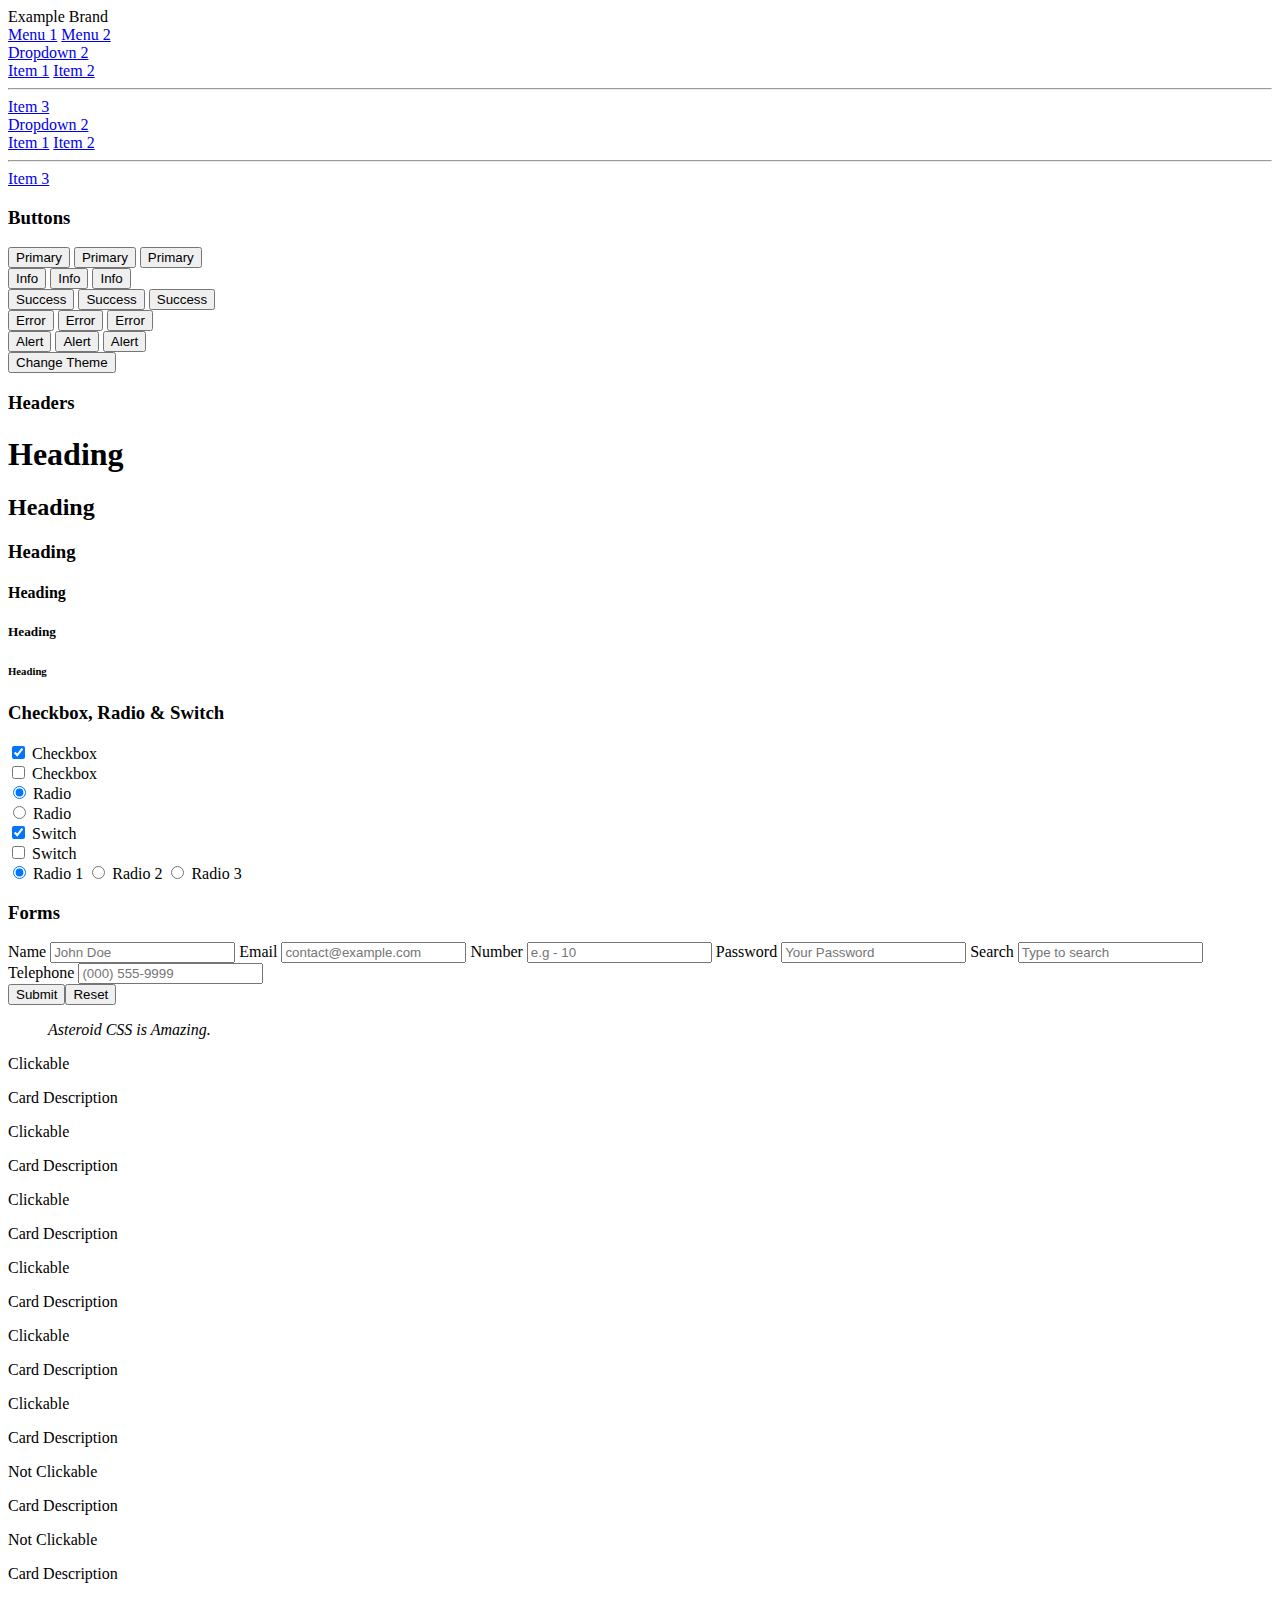
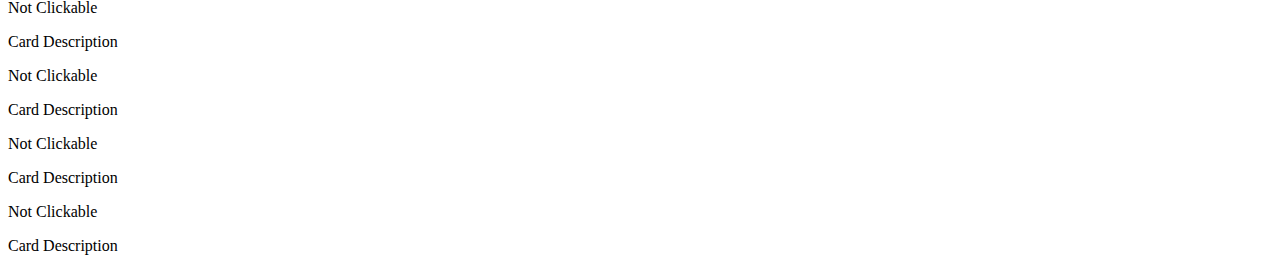
==== docs/index.html @ db4d475b "Update index.html" ====
<!DOCTYPE html>
<html>
  <head>
    <link rel="stylesheet" href="./src/Asteroid.css">
  </head>
  <body>
    <nav class="navbar full-min">
      <div class="navbar-title">
        <a class="button primary textonly fs-5 mass-2 fw-light">Example Brand</a>
      </div>
      <div class="navbar-menu justify-content-center">
        <a href="#" class="button textonly fw-regular">Menu 1</a>
        <a href="#" class="button textonly fw-regular">Menu 2</a>
        <div class="dropdown left hoverable">
          <a href="#" class="dropdown-trigger button textonly fw-regular" aria-haspopup="true">
            Dropdown 2
          </a>
          <div class="dropdown-menu" id="dropdown-menu1" role="menu">
            <a href="#" class="button textonly fw-regular">Item 1</a>
            <a href="#" class="button textonly fw-regular">Item 2</a>
            <hr class="dropdown-divider">
            <a href="#" class="button textonly fw-regular">Item 3</a>
          </div>
        </div>
        <div class="dropdown right hoverable voidl-auto">
          <a href="#" class="dropdown-trigger button textonly fw-regular" aria-haspopup="true">
            Dropdown 2
          </a>
          <div class="dropdown-menu" id="dropdown-menu1" role="menu">
            <a href="#" class="button textonly fw-regular">Item 1</a>
            <a href="#" class="button textonly fw-regular">Item 2</a>
            <hr class="dropdown-divider">
            <a href="#" class="button textonly fw-regular">Item 3</a>
          </div>
        </div>
      </div>
    </nav>
    <div class="void-5">
      <div class="row wrap justify-content-center">
        <div class="col align-items-center">
          <h3>Buttons</h3>
          <div class="card">
            <div class="row">
              <button class="void-1 button primary fs-4 full">Primary</button>
              <button class="void-1 button primary outline fs-4 full">Primary</button>
              <button class="void-1 button primary textonly fs-4 full">Primary</button>
            </div>

            <div class="row">
              <button class="void-1 button info fs-4 full">Info</button>
              <button class="void-1 button info outline fs-4 full">Info</button>
              <button class="void-1 button info textonly fs-4 full">Info</button>    
            </div>

            <div class="row">
              <button class="void-1 button success fs-4 full">Success</button>
              <button class="void-1 button success outline fs-4 full">Success</button>
              <button class="void-1 button success textonly fs-4 full">Success</button>
            
              
            </div>
              
            <div class="row">
              <button class="void-1 button error fs-4 full">Error</button>
              <button class="void-1 button error outline fs-4 full">Error</button>
              <button class="void-1 button error textonly fs-4 full">Error</button>
            </div>
              
            <div class="row">
              <button class="void-1 button alert fs-4 full">Alert</button>
              <button class="void-1 button alert outline fs-4 full">Alert</button>
              <button class="void-1 button alert textonly fs-4 full">Alert</button>
            </div>

            <div class="row">
              <button onClick="document.body.classList.toggle('theme-dark')" class="void-1 button fs-4 full">Change Theme</button>
            </div>
          </div>
        </div>
        <div class="col align-items-center">
          <h3>Headers</h3>
          <div class="card">
            <h1>Heading</h1>
            <h2>Heading</h2>
            <h3>Heading</h3>
            <h4>Heading</h4>
            <h5>Heading</h5>
            <h6>Heading</h6>
          </div>
        </div>
        <div class="col align-items-center">
          <h3>Checkbox, Radio &amp; Switch</h3>
          <div class="card">
            <div class="row voidb-4">
              <div class="col full">
                <label class="checkbox">
                  <input type="checkbox" checked="checked">
                  <span>Checkbox</span>
                </label>
              </div>
              <div class="col full">
                <label class="checkbox">
                  <input type="checkbox">
                  <span>Checkbox</span>
                </label>
              </div>
            </div>
            <div class="row voidb-4">
              <div class="col full">
                <label class="radio">
                  <input type="radio" name="r" value="1" checked="checked">
                  <span>Radio</span>
                </label>
              </div>
              <div class="col full">
                <label class="radio">
                  <input type="radio" name="r" value="2">
                  <span>Radio</span>
                </label>
              </div>
            </div>
            
            <div class="row voidb-4">
              <div class="col full">
                <label class="switch">
                  <input type="checkbox" checked="checked">
                  <span>Switch</span>
                </label>
              </div>
              <div class="col full">
                <label class="switch">
                  <input type="checkbox">
                  <span>Switch</span>
                </label>
              </div>
            </div>
            <div class="row voidb-1">
              <div class="col align-items-stretch">
                <div class="radio-group">
                  <label>
                    <input type="radio" name="r2" value="1" checked="checked">
                    <span>Radio 1</span>
                  </label>
                  <label>
                    <input type="radio" name="r2" value="2">
                    <span>Radio 2</span>
                  </label>
                  <label>
                    <input type="radio" name="r2" value="3">
                    <span>Radio 3</span>
                  </label>
                </div>
              </div>
            </div>
          </div>
        </div>

        <div class="col align-items-center">
          <h3>Forms</h3>
          <div class="card">
            <label class="input-label" for="text-input">Name</label>
            <input placeholder="John Doe" type="text" class="input voidb-3" id="text-input">
            <label class="input-label">Email</label>
            <input placeholder="contact@example.com" type="email" class="input voidb-3">
            <label class="input-label">Number</label>
            <input placeholder="e.g - 10" type="number" class="input voidb-3">
            <label class="input-label">Password</label>
            <input placeholder="Your Password" type="password" class="input voidb-3">
            <label class="input-label">Search</label>
            <input placeholder="Type to search" type="search" class="input voidb-3">
            <label class="input-label">Telephone</label>
            <input placeholder="(000) 555-9999" type="tel" class="input voidb-3">
            <div class="row"><button class="void-1 button success fs-4">Submit</button><button
                class="void-1 button error textonly fs-4">Reset</button></div>
          </div>
        </div>
        <div class="col align-items-center">
          <div class="card">
            <blockquote>
              <p><em>Asteroid CSS is Amazing.</em></p>
            </blockquote>
          </div>
        </div>
        <div class="col align-items-center grow">
          <div class="row voidb-2">
            <div class="col">
              <div class="card has-layout grow clickable">
                <div class="card-header justify-content-center"><p>Clickable</p></div>
                <div class="card-content grow">
                  <div class="row">
                    <div class="col grow justify-content-center align-items-center word-break">
                      Card Description
                    </div>
                  </div>
                </div>
              </div>
            </div>
            <div class="col">
              <div class="card has-layout primary grow clickable">
                <div class="card-header justify-content-center"><p>Clickable</p></div>
                <div class="card-content grow">
                  <div class="row">
                    <div class="col grow justify-content-center align-items-center word-break">
                      Card Description
                    </div>
                  </div>
                </div>
              </div>
            </div>
            <div class="col">
              <div class="card has-layout info grow clickable">
                <div class="card-header justify-content-center"><p>Clickable</p></div>
                <div class="card-content grow">
                  <div class="row">
                    <div class="col grow justify-content-center align-items-center word-break">
                      Card Description
                    </div>
                  </div>
                </div>
              </div>
            </div>
            <div class="col">
              <div class="card has-layout success grow clickable">
                <div class="card-header justify-content-center"><p>Clickable</p></div>
                <div class="card-content grow">
                  <div class="row">
                    <div class="col grow justify-content-center align-items-center word-break">
                      Card Description
                    </div>
                  </div>
                </div>
              </div>
            </div>
            <div class="col">
              <div class="card has-layout error grow clickable">
                <div class="card-header justify-content-center"><p>Clickable</p></div>
                <div class="card-content grow">
                  <div class="row">
                    <div class="col grow justify-content-center align-items-center word-break">
                      Card Description
                    </div>
                  </div>
                </div>
              </div>
            </div>
            <div class="col">
              <div class="card has-layout alert grow clickable">
                <div class="card-header justify-content-center"><p>Clickable</p></div>
                <div class="card-content grow">
                  <div class="row">
                    <div class="col grow justify-content-center align-items-center word-break">
                      Card Description
                    </div>
                  </div>
                </div>
              </div>
            </div>
          </div>
          <div class="row">
            <div class="col">
              <div class="card has-layout grow">
                <div class="card-header justify-content-center"><p>Not Clickable</p></div>
                <div class="card-content grow">
                  <div class="row">
                    <div class="col grow justify-content-center align-items-center word-break">
                      Card Description
                    </div>
                  </div>
                </div>
              </div>
            </div>
            <div class="col">
              <div class="card has-layout primary grow">
                <div class="card-header justify-content-center"><p>Not Clickable</p></div>
                <div class="card-content grow">
                  <div class="row">
                    <div class="col grow justify-content-center align-items-center word-break">
                      Card Description
                    </div>
                  </div>
                </div>
              </div>
            </div>
            <div class="col">
              <div class="card has-layout info grow">
                <div class="card-header justify-content-center"><p>Not Clickable</p></div>
                <div class="card-content grow">
                  <div class="row">
                    <div class="col grow justify-content-center align-items-center word-break">
                      Card Description
                    </div>
                  </div>
                </div>
              </div>
            </div>
            <div class="col">
              <div class="card has-layout success grow">
                <div class="card-header justify-content-center"><p>Not Clickable</p></div>
                <div class="card-content grow">
                  <div class="row">
                    <div class="col grow justify-content-center align-items-center word-break">
                      Card Description
                    </div>
                  </div>
                </div>
              </div>
            </div>
            <div class="col">
              <div class="card has-layout error grow">
                <div class="card-header justify-content-center"><p>Not Clickable</p></div>
                <div class="card-content grow">
                  <div class="row">
                    <div class="col grow justify-content-center align-items-center word-break">
                      Card Description
                    </div>
                  </div>
                </div>
              </div>
            </div>
            <div class="col">
              <div class="card has-layout alert grow">
                <div class="card-header justify-content-center"><p>Not Clickable</p></div>
                <div class="card-content grow">
                  <div class="row">
                    <div class="col grow justify-content-center align-items-center word-break">
                      Card Description
                    </div>
                  </div>
                </div>
              </div>
            </div>
          </div>
        </div>
      </div>
    </div>
  </body>
</html>
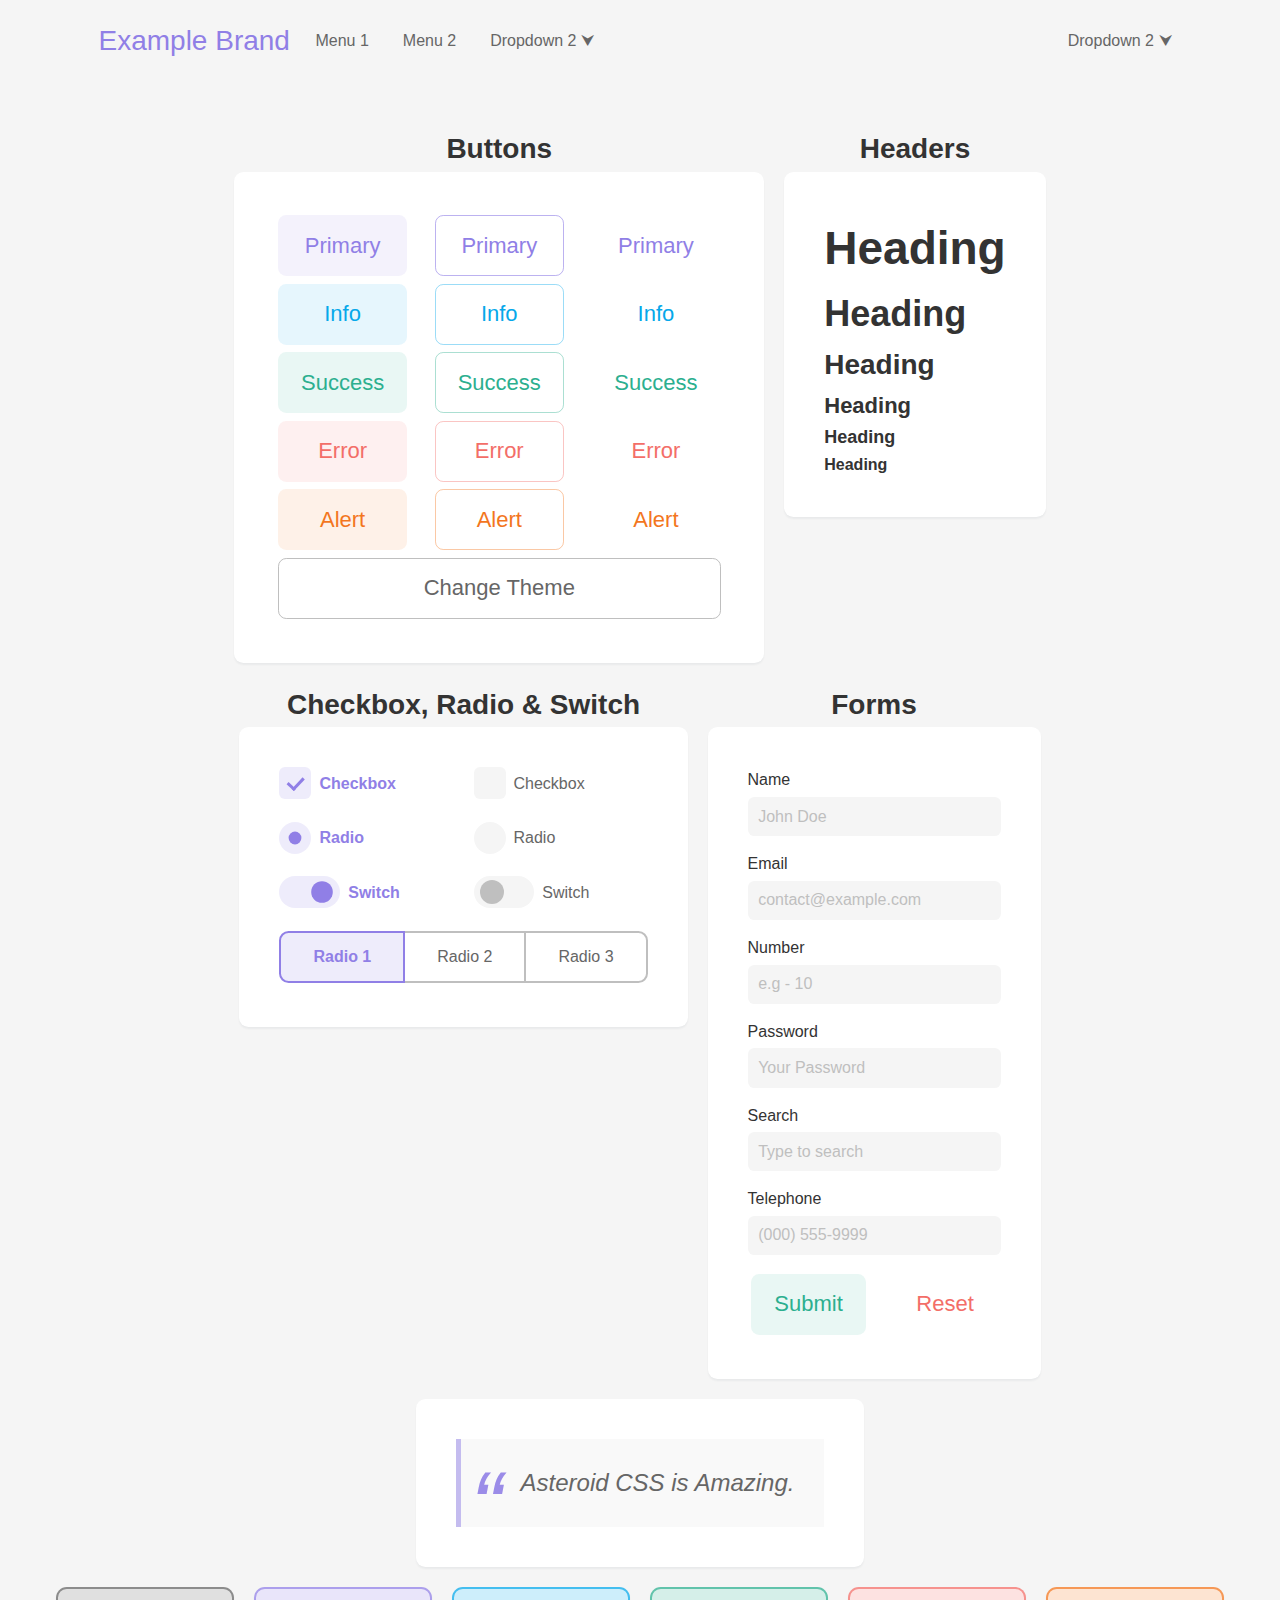
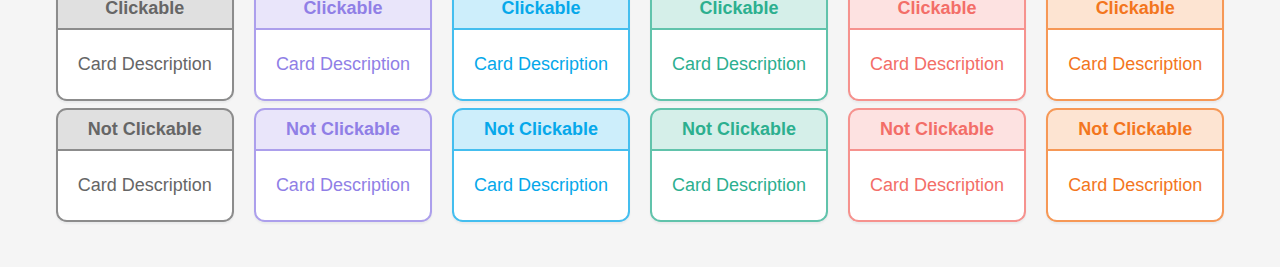
==== commit 2a92b1d2: "Update index.html" ====
--- a/docs/index.html
+++ b/docs/index.html
@@ -1,7 +1,7 @@
 <!DOCTYPE html>
 <html>
   <head>
-    <link rel="stylesheet" href="./src/Asteroid.css">
+    <link rel="stylesheet" href="../src/Asteroid.css">
   </head>
   <body>
     <nav class="navbar full-min">
--- a/src/Asteroid.css
+++ b/src/Asteroid.css
@@ -0,0 +1,2779 @@
+/* 
+    Asteroid CSS framework was made by Leandro Reschke. 
+    Feel free to use it as you like and if you want to say thanks come and find me at my socials
+    Github - /leandroreschke
+    Twitter - @leandroreschke 
+    Website - leandroreschke.com
+
+*/
+/* Begin Constructor */
+:root {
+
+  /* PALETTE TO USE OR CUSTOMIZE */ 
+  
+  --lighterColor: 0, 0%, 75%;
+  --lightColor: 0, 0%, 60%;
+  --darkColor: 0, 0%, 40%;
+  --darkerColor: 0, 0%, 20%;
+
+  /* color scheme light */
+
+  --colorPrimary: 249.75, 67%, 70%;
+  --colorInfo: 197.44, 95%, 47%; 
+  --colorSuccess: 164.99, 60%, 43%;
+  --colorError: 2.72,  85%, 68%;
+  --colorAlert: 24.96, 90%, 53.50%;   
+
+  /*neutral colors*/
+  --colorBgLight: 0, 0%, 96%;
+  --colorBgLighter: 0, 0%, 100%;
+  --colorBgDark: 0, 0%, 8%;
+  --colorBgDarker: 0, 0%, 4%;
+
+  --colorShadow: 223, 39%, 14%;
+  /* COLOR DEFAULT SCHEME DON'T CHANGE(If you want to customize only change above variables */
+  
+  --text-color: 0;
+  --text-color-headline: 0;
+  --bg-color: 0;
+  --border: 0;
+
+  --primary-color:var(--colorPrimary);
+  --info-color:var(--colorInfo);
+  --success-color:var(--colorSuccess);
+  --error-color:var(--colorError);
+  --alert-color:var(--colorAlert);
+
+  --card-bg-color: var(----colorBgLighter);
+
+  --border-hover: var(--colorPrimary);
+  --input-color: var(--colorPrimary);
+  --input-text-color: var(--colorPrimary);
+
+  --shadow: var(--colorShadow);
+}
+
+/* remove default margin and padding from some elements elements */
+html,
+body,
+p,
+ol,
+ul,
+li,
+dl,
+dt,
+dd,
+blockquote,
+figure,
+fieldset,
+legend,
+textarea,
+pre,
+iframe,
+hr,
+h1,
+h2,
+h3,
+h4,
+h5,
+h6 {
+  margin: 0;
+  padding: 0;
+}
+
+button,
+input,
+select,
+textarea {
+  margin: 0;
+}
+
+a {
+  text-decoration: none
+}
+
+button:focus,
+input:focus,
+select:focus,
+textarea:focus {
+  outline: none;
+}
+
+button {
+  background: unset;
+  border-width: 0;
+  -webkit-user-select: none;
+  -moz-user-select: none;
+  -ms-user-select: none;
+  user-select: none;
+}
+
+body,
+button,
+input,
+select,
+textarea {
+  font-family: BlinkMacSystemFont, -apple-system, "Segoe UI", "Roboto", "Oxygen", "Ubuntu", "Cantarell", "Fira Sans", "Droid Sans", "Helvetica Neue", "Helvetica", "Arial", sans-serif;
+}
+
+code,
+pre {
+  -moz-osx-font-smoothing: auto;
+  -webkit-font-smoothing: auto;
+  font-family: monospace;
+}
+
+ul {
+  list-style-type: none;
+}
+
+/* End Constructor */
+
+/* BEGIN ELEMENT PROPERTIES*/
+*,
+*:after,
+*:before {
+  box-sizing: inherit;
+  scrollbar-width: thin;
+  scrollbar-color: hsl(var(--colorPrimary)) hsla(var(--colorPrimary), .15);
+}
+
+/* Works on Chrome/Edge/Safari */
+*::-webkit-scrollbar {
+  width: 8px;
+}
+*::-webkit-scrollbar-track {
+  background: hsla(var(--colorPrimary), .15);
+}
+*::-webkit-scrollbar-thumb {
+  background: hsl(var(--colorPrimary));
+}
+
+html {
+  scroll-behavior: smooth;
+  box-sizing: border-box;
+  font-family: BlinkMacSystemFont, -apple-system, "Segoe UI", "Roboto", "Oxygen", "Ubuntu", "Cantarell", "Fira Sans", "Droid Sans", "Helvetica Neue", "Helvetica", "Arial", sans-serif;
+  font-size: 62.5%;
+}
+
+@media (prefers-reduced-motion: reduce) {
+  html {
+    scroll-behavior: auto;
+  }
+}
+
+body {
+  color: hsl(var(--text-color));
+  background: hsl(var(--bg-color));
+  font-size: 1.6rem;
+  line-height: 1.6;
+
+  --text-color: var(--darkColor);
+  --text-color-headline: var(--darkerColor);
+
+  --bg-color: var(--colorBgLight);
+
+  --border: var(--lighterColor);
+  
+  --card-bg-color: var(--colorBgLighter);
+}
+
+body.theme-dark {
+  --text-color: var(--lightColor);
+  --text-color-headline: var(--lighterColor);    
+  
+  --bg-color: var(--colorBgDarker);
+
+  --border: var(--darkerColor);
+
+  --card-bg-color: var(--colorBgDark);
+}
+
+
+blockquote {
+  font-size: 2.4rem;
+  font-style: italic;
+  color: hsl(var(--text-color));
+  padding: 2.5rem 3rem 2.5rem 6rem;
+  border-left: .5rem solid hsl(var(--primary-color), .5);
+  position: relative;
+  background: hsla(0, 0%, 50%, 0.05);
+}
+
+blockquote::before {
+  font-family: sans-serif;
+  content: "\201C";
+  color: hsl(var(--primary-color), .9);
+  font-size: 4em;
+  position: absolute;
+  left: 10px;
+  top: -10px;
+}
+
+blockquote::after {
+  content: '';
+}
+
+blockquote span {
+  display:block;
+  color:#333333;
+  font-style: normal;
+  font-weight: bold;
+  margin-top:1em;
+}
+
+h1, h2, h3, h4, h5, h6 {
+  color: hsl(var(--text-color-headline));
+}
+
+h1 {
+  font-size: 4.6rem;
+}
+
+h2 {
+  font-size: 3.6rem;
+}
+
+h3 {
+  font-size: 2.8rem;
+}
+
+h4 {
+  font-size: 2.2rem;
+}
+
+h5 {
+  font-size: 1.8rem;
+}
+
+h6 {
+  font-size: 1.6rem;
+}
+
+hr {
+  background: hsl(var(--border));
+  border: none;
+  display: block;
+  height: 1px;
+  margin: 1rem 0;
+  width: 100%;
+}
+
+.relative {
+  position: relative;
+}
+
+.container {
+  margin: 0 auto;
+  max-width: 112rem;
+  padding: 2rem 2rem;
+  position: relative;
+  width: 100%;
+}
+
+.row {
+  display: flex;
+  flex-direction: row;
+  padding: 0;
+  gap: 2rem;
+  flex-grow: 1;
+  flex-shrink: 1;
+}
+
+.col {
+  display: flex;
+  flex-direction: column;
+  padding: 0;
+}
+
+.grow {
+  flex-grow: 1;
+}
+
+.shrink{
+  flex-shrink: 1;
+}
+
+.grow-n {
+  flex-grow: 0;
+}
+
+.shrink-n {
+  flex-shrink: 0;
+}
+
+.justify-content-center {
+  justify-content: center;
+}
+
+.justify-content-start {
+  justify-content: flex-start;
+}
+
+.justify-content-end {
+  justify-content: flex-end;
+}
+
+.justify-content-stretch {
+  justify-content: stretch;
+}
+
+.justify-content-around {
+  justify-content: space-around;
+}
+
+.justify-content-between {
+  justify-content: space-between;
+}
+
+.justify-content-evenly {
+  justify-content: space-evenly;
+}
+
+.align-items-center {
+  align-items: center;
+}
+
+.align-items-start {
+  align-items: flex-start;
+}
+
+.align-items-end {
+  align-items: flex-end;
+}
+
+.align-items-stretch {
+  align-items: stretch;
+}
+
+.align-items-around {
+  align-items: space-around;
+}
+
+.align-items-between {
+  align-items: space-between;
+}
+
+.align-items-evenly {
+  align-items: space-evenly;
+}
+
+.align-self-center {
+  align-self: center;
+}
+
+.align-self-start {
+  align-self: flex-start;
+}
+
+.align-self-end {
+  align-self: flex-end;
+}
+
+.align-self-stretch {
+  align-self: stretch;
+}
+
+.align-self-around {
+  align-self: space-around;
+}
+
+.align-self-between {
+  align-self: space-between;
+}
+
+.align-self-evenly {
+  align-self: space-evenly;
+}
+
+.wrap {
+  flex-wrap: wrap;
+}
+
+/* BEGIN BUTTON*/
+
+.button {
+  -moz-appearance: none;
+  -webkit-appearance: none;
+  align-items: center;
+  border-radius: .375em;
+  box-shadow: none;
+  display: inline-flex;
+  font-size: 1.6rem;
+  font-weight: normal;
+  justify-content: flex-start;
+  position: relative;
+  vertical-align: top;
+  background: transparent;
+  border-color: hsl(var(--border));
+  border-width: .1rem;
+  border-style: solid;
+  color: hsl(var(--text-color));
+  cursor: pointer;
+  justify-content: center;
+  padding: .75em 1em;
+  text-align: center;
+  white-space: nowrap;
+  transition: background 0.3s ease, border-color 0.3s ease, color 0.3s ease;
+}
+
+.button:disabled {
+  opacity: .25;
+}
+
+.button:hover {
+  border-color: hsla(var(--text-color), .7);
+  color: hsla(var(--text-color));
+}
+
+.button:active {
+  border-color: hsl(var(--text-color));
+  color: hsla(var(--text-color));
+}
+
+.button:focus-visible:not(:active) {
+  box-shadow: 0 0 0 0.125em hsla(229, 53%, 53%, 0.25);
+} 
+
+.button.textonly {
+  background: transparent;
+  border-color: transparent;
+  color: hsl(var(--text-color));
+}
+
+.button.textonly:hover {
+  background: hsla(var(--text-color), .05);
+  border-color: transparent;
+  color: hsl(var(--text-color));
+}
+
+.button.textonly:active {
+  background: hsla(var(--text-color), .125);
+  border-color: transparent;
+  color: hsl(var(--text-color));
+}
+
+/* PRIMARY BUTTON */
+
+.button.primary {
+  background: hsla(var(--primary-color), .1);
+  border-color: transparent;
+  color: hsl(var(--primary-color));
+}
+
+.button.primary:hover {
+  background: hsla(var(--primary-color), .175);
+  border-color: transparent;
+  color: hsl(var(--primary-color));
+}
+
+.button.primary:active {
+  background: hsla(var(--primary-color), .25);
+  border-color: transparent;
+  color: hsl(var(--primary-color));
+}
+
+.button.primary:focus-visible:not(:active) {
+  box-shadow: 0 0 0 0.125em hsla(var(--primary-color), 0.4);
+} 
+
+/* PRIMARY BUTTON OUTLINED */
+
+.button.primary.outline {
+  background: transparent;
+  border-width: .1rem;
+  border-color: hsla(var(--primary-color), .6);
+  color: hsl(var(--primary-color));
+}
+
+.button.primary.outline:hover {
+  background: hsla(var(--primary-color), .175);
+  border-color: transparent;
+  color: hsl(var(--primary-color));
+}
+
+.button.primary.outline:active {
+  background: hsla(var(--primary-color), .25);
+  border-color: transparent;
+  color: hsl(var(--primary-color));
+}
+
+/* PRIMARY BUTTON TEXTONLY */
+
+.button.primary.textonly {
+  background: transparent;
+  border-color: transparent;
+  color: hsl(var(--primary-color));
+}
+
+.button.primary.textonly:hover {
+  background: hsla(var(--primary-color), .175);
+  border-color: transparent;
+  color: hsl(var(--primary-color));
+}
+
+.button.primary.textonly:active {
+  background: hsla(var(--primary-color), .25);
+  border-color: transparent;
+  color: hsl(var(--primary-color));
+}
+
+/* INFO BUTTON */
+
+.button.info {
+  background: hsla(var(--info-color), .1);
+  border-color: transparent;
+  color: hsl(var(--info-color));
+}
+
+.button.info:hover {
+  background: hsla(var(--info-color), .175);
+  border-color: transparent;
+  color: hsl(var(--info-color));
+}
+
+.button.info:active {
+  background: hsla(var(--info-color), .25);
+  border-color: transparent;
+  color: hsl(var(--info-color));
+}
+
+.button.info:focus-visible:not(:active) {
+  box-shadow: 0 0 0 0.125em hsla(var(--info-color), 0.4);
+}
+
+/* INFO BUTTON OUTLINED */
+
+.button.info.outline {
+  background: transparent;
+  border-width: .1rem;
+  border-color: hsla(var(--info-color), .4);
+  color: hsl(var(--info-color));
+}
+
+.button.info.outline:hover {
+  background: hsla(var(--info-color), .175);
+  border-color: transparent;
+  color: hsl(var(--info-color));
+}
+
+.button.info.outline:active {
+  background: hsla(var(--info-color), .25);
+  border-color: transparent;
+  color: hsl(var(--info-color));
+}
+
+/* INFO BUTTON TEXTONLY */
+
+.button.info.textonly {
+  background: transparent;
+  border-color: transparent;
+  color: hsl(var(--info-color));
+}
+
+.button.info.textonly:hover {
+  background: hsla(var(--info-color), .175);
+  border-color: transparent;
+  color: hsl(var(--info-color));
+}
+
+.button.info.textonly:active {
+  background: hsla(var(--info-color), .25);
+  border-color: transparent;
+  color: hsl(var(--info-color));
+}
+
+/* SUCCESS BUTTON */
+
+.button.success {
+  background: hsla(var(--success-color), .1);
+  border-color: transparent;
+  color: hsl(var(--success-color));
+}
+
+.button.success:hover {
+  background: hsla(var(--success-color), .175);
+  border-color: transparent;
+  color: hsl(var(--success-color));
+}
+
+.button.success:active {
+  background: hsla(var(--success-color), .25);
+  border-color: transparent;
+  color: hsl(var(--success-color));
+}
+
+.button.success:focus-visible:not(:active) {
+  box-shadow: 0 0 0 0.125em hsla(var(--success-color), 0.4);
+}
+
+/* SUCCESS BUTTON OUTLINED */
+
+.button.success.outline {
+  background: transparent;
+  border-width: .1rem;
+  border-color: hsla(var(--success-color), .4);
+  color: hsl(var(--success-color));
+}
+
+.button.success.outline:hover {
+  background: hsla(var(--success-color), .175);
+  border-color: transparent;
+  color: hsl(var(--success-color));
+}
+
+.button.success.outline:active {
+  background: hsla(var(--success-color), .25);
+  border-color: transparent;
+  color: hsl(var(--success-color));
+}
+
+/* SUCCESS BUTTON TEXTONLY */
+
+.button.success.textonly {
+  background: transparent;
+  border-color: transparent;
+  color: hsl(var(--success-color));
+}
+
+.button.success.textonly:hover {
+  background: hsla(var(--success-color), .175);
+  border-color: transparent;
+  color: hsl(var(--success-color));
+}
+
+.button.success.textonly:active {
+  background: hsla(var(--success-color), .25);
+  border-color: transparent;
+  color: hsl(var(--success-color));
+}
+
+/* ERROR BUTTON */
+
+.button.error {
+  background: hsla(var(--error-color), .1);
+  border-color: transparent;
+  color: hsl(var(--error-color));
+}
+
+.button.error:hover {
+  background: hsla(var(--error-color), .175);
+  border-color: transparent;
+  color: hsl(var(--error-color));
+}
+
+.button.error:active {
+  background: hsla(var(--error-color), .25);
+  border-color: transparent;
+  color: hsl(var(--error-color));
+}
+
+.button.error:focus-visible:not(:active) {
+  box-shadow: 0 0 0 0.125em hsla(var(--error-color), 0.4);
+}
+
+/* ERROR BUTTON OUTLINED */
+
+.button.error.outline {
+  background: transparent;
+  border-width: .1rem;
+  border-color: hsla(var(--error-color), .4);
+  color: hsl(var(--error-color));
+}
+
+.button.error.outline:hover {
+  background: hsla(var(--error-color), .175);
+  border-color: transparent;
+  color: hsl(var(--error-color));
+}
+
+.button.error.outline:active {
+  background: hsla(var(--error-color), .25);
+  border-color: transparent;
+  color: hsl(var(--error-color));
+}
+
+/* ERROR BUTTON TEXTONLY */
+
+.button.error.textonly {
+  background: transparent;
+  border-color: transparent;
+  color: hsl(var(--error-color));
+}
+
+.button.error.textonly:hover {
+  background: hsla(var(--error-color), .175);
+  border-color: transparent;
+  color: hsl(var(--error-color));
+}
+
+.button.error.textonly:active {
+  background: hsla(var(--error-color), .25);
+  border-color: transparent;
+  color: hsl(var(--error-color));
+}
+
+/* ALERT BUTTON */
+
+.button.alert {
+  background: hsla(var(--alert-color), .1);
+  border-color: transparent;
+  color: hsl(var(--alert-color));
+}
+
+.button.alert:hover {
+  background: hsla(var(--alert-color), .175);
+  border-color: transparent;
+  color: hsl(var(--alert-color));
+}
+
+.button.alert:active {
+  background: hsla(var(--alert-color), .25);
+  border-color: transparent;
+  color: hsl(var(--alert-color));
+}
+
+.button.alert:focus-visible:not(:active) {
+  box-shadow: 0 0 0 0.125em hsla(var(--alert-color), 0.4);
+}
+
+/* ALERT BUTTON OUTLINED */
+
+.button.alert.outline {
+  background: transparent;
+  border-width: .1rem;
+  border-color: hsla(var(--alert-color), .4);
+  color: hsl(var(--alert-color));
+}
+
+.button.alert.outline:hover {
+  background: hsla(var(--alert-color), .175);
+  border-color: transparent;
+  color: hsl(var(--alert-color));
+}
+
+.button.alert.outline:active {
+  background: hsla(var(--alert-color), .25);
+  border-color: transparent;
+  color: hsl(var(--alert-color));
+}
+
+/* ALERT BUTTON TEXTONLY */
+
+.button.alert.textonly {
+  background: transparent;
+  border-color: transparent;
+  color: hsl(var(--alert-color));
+}
+
+.button.alert.textonly:hover {
+  background: hsla(var(--alert-color), .175);
+  border-color: transparent;
+  color: hsl(var(--alert-color));
+}
+
+.button.alert.textonly:active {
+  background: hsla(var(--alert-color), .25);
+  border-color: transparent;
+  color: hsl(var(--alert-color));
+}
+
+/* END BUTTON */
+
+/* BEGIN CARD */
+
+.card {
+  display: flex;
+  padding: 4rem;
+  background: hsl(var(--card-bg-color));
+  border-radius: .6em;
+  flex-direction: column;
+  /* border: .1rem solid hsl(var(--border)); */
+  box-shadow: 0 .2rem .2rem hsla(var(--shadow), .05);
+}
+
+.card.clickable:hover {
+  background: hsla(var(--text-color), .05);
+  color: hsl(var(--text-color));
+  cursor: pointer;
+}
+  
+.card.clickable:active {
+  background: hsla(var(--text-color), .125);
+  color: hsl(var(--text-color));
+}
+
+/* VANILLA CARD */
+
+.card.has-layout {
+  display: flex;
+  flex-direction: column;
+  font-size: 1.8rem;
+  padding: 0;
+  background: hsl(var(--card-bg-color));
+  border: .2rem solid hsla(var(--text-color), .75);
+  border-radius: .6em;
+  justify-content: flex-start;
+  overflow: hidden;
+  /* box-shadow: 0 .2rem .2rem hsla(var(--shadow), .2); */
+}
+
+.card.has-layout .card-header {
+  display: flex;
+  font-size: 1.8rem;
+  padding: .5rem;
+  background: hsla(var(--text-color), .2);
+  border-bottom: .2rem solid hsla(var(--text-color), .75);
+  color: hsl(var(--text-color));
+  font-weight: bold;
+  background-clip: padding-box;
+}
+
+.card.has-layout .card-content {
+  display: flex;
+  flex-direction: column;
+  flex-wrap: wrap;
+  padding: 2rem;
+  background: transparent;
+  border: 0;
+  color: hsl(var(--text-color));
+}
+
+.card.has-layout.clickable:hover {
+  background: hsla(var(--text-color), .05);
+  border-color: hsla(var(--text-color), .85);
+  color: hsl(var(--text-color));
+  cursor: pointer;
+}
+  
+.card.has-layout.clickable:active {
+  background: hsla(var(--text-color), .125);
+  border-color: hsla(var(--text-color), 1);
+  color: hsl(var(--text-color));
+}
+
+/* PRIMARY CARD */
+
+
+.card.has-layout.primary {
+  display: flex;
+  flex-direction: column;
+  font-size: 1.8rem;
+  padding: 0;
+  background: hsl(var(--card-bg-color));
+  border: .2rem solid hsla(var(--primary-color), .75);
+  border-radius: .6em;
+  justify-content: flex-start;
+  overflow: hidden;
+  /* box-shadow: 0 .2rem .2rem hsla(var(--shadow), .2); */
+}
+
+.card.has-layout.primary .card-header {
+  display: flex;
+  padding: .5rem;
+  background: hsla(var(--primary-color), .2);
+  border-bottom: .2rem solid hsla(var(--primary-color), .75);
+  color: hsl(var(--primary-color));
+  font-weight: bold;
+  background-clip: padding-box;
+}
+
+.card.has-layout.primary .card-content {
+  display: flex;
+  flex-direction: column;
+  flex-wrap: wrap;
+  padding: 2rem;
+  background: transparent;
+  border: 0;
+  color: hsl(var(--primary-color));
+}
+
+.card.has-layout.primary.clickable:hover {
+  background: hsla(var(--primary-color), .05);
+  border-color: hsla(var(--primary-color), .85);
+  color: hsl(var(--primary-color));
+  cursor: pointer;
+}
+  
+.card.has-layout.primary.clickable:active {
+  background: hsla(var(--primary-color), .125);
+  border-color: hsla(var(--primary-color), 1);
+  color: hsl(var(--primary-color));
+}
+
+/* INFO CARD */
+
+.card.has-layout.info {
+  display: flex;
+  flex-direction: column;
+  font-size: 1.8rem;
+  padding: 0;
+  background: hsl(var(--card-bg-color));
+  border: .2rem solid hsla(var(--info-color), .75);
+  border-radius: .6em;
+  justify-content: flex-start;
+  overflow: hidden;
+  /* box-shadow: 0 .2rem .2rem hsla(var(--shadow), .2); */
+}
+
+.card.has-layout.info .card-header {
+  display: flex;
+  padding: .5rem;
+  background: hsla(var(--info-color), .2);
+  color: hsl(var(--info-color));
+  border-bottom: .2rem solid hsla(var(--info-color), .75);
+  font-weight: bold;
+  background-clip: padding-box;
+}
+
+.card.has-layout.info .card-content {
+  display: flex;
+  flex-direction: column;
+  flex-wrap: wrap;
+  padding: 2rem;
+  background: transparent;
+  border: 0;
+  color: hsl(var(--info-color));
+}
+
+.card.has-layout.info.clickable:hover {
+  background: hsla(var(--info-color), .05);
+  border-color: hsla(var(--info-color), .85);
+  color: hsl(var(--info-color));
+  cursor: pointer;
+}
+  
+.card.has-layout.info.clickable:active {
+  background: hsla(var(--info-color), .125);
+  border-color: hsla(var(--info-color), 1);
+  color: hsl(var(--info-color));
+}
+
+/* SUCCESS CARD */
+
+.card.has-layout.success {
+  display: flex;
+  flex-direction: column;
+  font-size: 1.8rem;
+  padding: 0;
+  background: hsl(var(--card-bg-color));
+  border: .2rem solid hsla(var(--success-color), .75);
+  border-radius: .6em;
+  justify-content: flex-start;
+  overflow: hidden;
+  /* box-shadow: 0 .2rem .2rem hsla(var(--shadow), .2); */
+}
+
+.card.has-layout.success .card-header {
+  display: flex;
+  padding: .5rem;
+  background: hsla(var(--success-color), .2);
+  border-bottom: .2rem solid hsla(var(--success-color), .75);
+  color: hsl(var(--success-color));
+  font-weight: bold;
+  background-clip: padding-box;
+}
+
+.card.has-layout.success .card-content {
+  display: flex;
+  flex-direction: column;
+  flex-wrap: wrap;
+  padding: 2rem;
+  background: transparent;
+  border: 0;
+  color: hsl(var(--success-color));
+}
+
+.card.has-layout.success.clickable:hover {
+  background: hsla(var(--success-color), .05);
+  border-color: hsla(var(--success-color), .85);
+  color: hsl(var(--success-color));
+  cursor: pointer;
+}
+  
+.card.has-layout.success.clickable:active {
+  background: hsla(var(--success-color), .125);
+  border-color: hsla(var(--success-color), 1);
+  color: hsl(var(--success-color));
+}
+
+/* ERROR CARD */
+
+.card.has-layout.error {
+  display: flex;
+  flex-direction: column;
+  font-size: 1.8rem;
+  padding: 0;
+  background: hsl(var(--card-bg-color));
+  border: .2rem solid hsla(var(--error-color), .75);
+  border-radius: .6em;
+  justify-content: flex-start;
+  overflow: hidden;
+  /* box-shadow: 0 .2rem .2rem hsla(var(--shadow), .2); */
+}
+
+.card.has-layout.error .card-header {
+  display: flex;
+  padding: .5rem;
+  background: hsla(var(--error-color), .2);
+  border-bottom: .2rem solid hsla(var(--error-color), .75);
+  color: hsl(var(--error-color));
+  font-weight: bold;
+  background-clip: padding-box;
+}
+
+.card.has-layout.error .card-content {
+  display: flex;
+  flex-direction: column;
+  flex-wrap: wrap;
+  padding: 2rem;
+  background: transparent;
+  border: 0;
+  color: hsl(var(--error-color));
+}
+
+.card.has-layout.error.clickable:hover {
+  background: hsla(var(--error-color), .05);
+  border-color: hsla(var(--error-color), .85);
+  color: hsl(var(--error-color));
+  cursor: pointer;
+}
+  
+.card.has-layout.error.clickable:active {
+  background: hsla(var(--error-color), .125);
+  border-color: hsla(var(--error-color), 1);
+  color: hsl(var(--error-color));
+}
+
+/* ALERT CARD */
+
+.card.has-layout.alert {
+  display: flex;
+  flex-direction: column;
+  font-size: 1.8rem;
+  padding: 0;
+  background: hsl(var(--card-bg-color));
+  border: .2rem solid hsla(var(--alert-color), .75);
+  border-radius: .6em;
+  justify-content: flex-start;
+  overflow: hidden;
+  /* box-shadow: 0 .2rem .2rem hsla(var(--shadow), .2); */
+}
+
+.card.has-layout.alert .card-header {
+  display: flex;
+  padding: .5rem;
+  background: hsla(var(--alert-color), .2);
+  border-bottom: .2rem solid hsla(var(--alert-color), .75);
+  color: hsl(var(--alert-color));
+  font-weight: bold;
+  background-clip: padding-box;
+}
+
+.card.has-layout.alert .card-content {
+  display: flex;
+  flex-direction: column;
+  flex-wrap: wrap;
+  padding: 2rem;
+  background: transparent;
+  border: 0;
+  color: hsl(var(--alert-color));
+}
+
+.card.has-layout.alert.clickable:hover {
+  background: hsla(var(--alert-color), .05);
+  border-color: hsla(var(--alert-color), .85);
+  color: hsl(var(--alert-color));
+  cursor: pointer;
+}
+  
+.card.has-layout.alert.clickable:active {
+  background: hsla(var(--alert-color), .125);
+  border-color: hsla(var(--alert-color), 1);
+  color: hsl(var(--alert-color));
+}
+
+/* BEGIN RADIO, CHECKBOX, SWITCH */
+
+.radio-group {
+  --border-width: .2rem;
+  display: flex;
+  font-size: 1.6rem;
+}
+.radio-group label {
+  cursor: pointer;
+}
+.radio-group label input {
+  display: none;
+}
+.radio-group label input + span {
+  display: block;
+  position: relative;
+  padding: .7em 2.0em;
+  color: hsl(var(--tex));
+  border: var(--border-width) solid hsl(var(--border));
+  transition: background 0.3s ease, border-color 0.3s ease;
+}
+.radio-group label input:checked + span {
+  z-index: 2;
+  background: hsla(var(--input-color), .15);
+  border-color: hsl(var(--input-color));
+  color: hsl(var(--input-color));
+  font-weight: bold;
+}
+.radio-group label:hover input + span {
+  z-index: 1;
+  border-color: hsl(var(--input-color));
+}
+.radio-group label:first-child input + span {
+  border-radius: .6em 0 0 .6em;
+}
+.radio-group label:last-child input + span {
+  border-radius: 0 .6em .6em 0;
+}
+.radio-group label:not(:first-child) {
+  margin-left: calc(var(--border-width) * -1);
+}
+
+.checkbox,
+.radio,
+.switch {
+  --border-width: .2rem;
+  display: flex;
+  cursor: pointer;
+  font-size: 1.6rem;
+}
+.checkbox.inline,
+.radio.inline,
+.switch.inline {
+  display: inline-flex;
+}
+.checkbox input,
+.radio input,
+.switch input {
+  display: none;
+}
+.checkbox input + span,
+.radio input + span,
+.switch input + span {
+  color: hsl(var(--text-color));
+  height: 2em;
+  position: relative;
+  display: flex;
+  transition: color .3s ease;
+  justify-content: center;
+  align-items: center;
+}
+.checkbox input + span:before, .checkbox input + span:after,
+.radio input + span:before,
+.radio input + span:after,
+.switch input + span:before,
+.switch input + span:after {
+  content: "";
+  display: block;
+  left: 0;
+  top: 0;
+  position: absolute;
+}
+.checkbox input + span:before,
+.radio input + span:before,
+.switch input + span:before {
+  height: 2em;
+  border: var(--border-width) solid transparent;
+  background: hsl(var(--bg-color));
+  transition: background 0.3s ease, border-color 0.3s ease;
+}
+.checkbox input + span:after,
+.radio input + span:after,
+.switch input + span:after {
+  transition: transform 0.3s ease, opacity 0.2s ease, background 0.2s ease;
+}
+
+.checkbox input:checked + span:before,
+.radio input:checked + span:before,
+.switch input:checked + span:before {
+  background: hsla(var(--input-color), .15);
+  border-color: transparent;
+}
+
+.checkbox input:checked + span:after,
+.radio input:checked + span:after,
+.switch input:checked + span:after {
+  transition: opacity 0.3s ease, background 0.3s ease, transform 0.6s cubic-bezier(0.175, 0.88, 0.32, 1.2);
+}
+
+.checkbox input:checked + span,
+.radio input:checked + span,
+.switch input:checked + span {
+  color: hsl(var(--input-text-color));
+  font-weight: bold;
+}
+
+.checkbox:hover input:not(:checked) + span:before,
+.radio:hover input:not(:checked) + span:before,
+.switch:hover input:not(:checked) + span:before {
+  border-color: hsla(var(--input-text-color), .5);
+  background: transparent;
+}
+
+.checkbox:hover input:not(:checked) + span,
+.radio:hover input:not(:checked) + span,
+.switch:hover input:not(:checked) + span {
+  color: hsla(var(--input-text-color), .9);
+}
+
+.checkbox:hover input:checked + span:before,
+.radio:hover input:checked + span:before,
+.switch:hover input:checked + span:before {
+  border-color: hsla(var(--input-text-color), 1);
+}
+
+.checkbox input + span,
+.radio input + span {
+  padding-left: 2em;
+}
+
+.checkbox input + span:not(:empty),
+.radio input + span:not(:empty) {
+  padding-left: 2.5em;
+}
+
+.checkbox input + span:before,
+.radio input + span:before {
+  width: 2em;
+}
+
+.checkbox input + span:after,
+.radio input + span:after {
+  opacity: 0;
+}
+
+.checkbox input:checked + span:after,
+.radio input:checked + span:after {
+  opacity: 1;
+}
+
+.checkbox input + span:before {
+  border-radius: 6px;
+}
+.checkbox input + span:after {
+  width: .6em;
+  height: 1em;
+  border: .2em solid hsla(var(--input-text-color), 1);
+  border-top: 0;
+  border-left: 0;
+  left: .65em;
+  top: .35em;
+  transform: rotate(20deg);
+}
+.checkbox input:checked + span:after {
+  transform: rotate(43deg) translate(.1rem, 0);
+}
+
+.radio input + span:before, .radio input + span:after {
+  border-radius: 50%;
+}
+.radio input + span:after {
+  width: 2em;
+  height: 2em;
+  background: hsla(var(--input-color), 1);
+  opacity: 0;
+  transform: scale(0.6);
+}
+.radio input:checked + span:after {
+  background: hsla(var(--input-text-color), 1);
+  transform: scale(0.4);
+}
+
+.switch input + span {
+  padding-left: 3.8em;
+}
+.switch input + span:not(:empty) {
+  padding-left: 4.3em;
+}
+.switch input + span:before {
+  width: 3.8em;
+  border-radius: 1.1em;
+}
+.switch input + span:after {
+  left: .4em;
+  top: .25em;
+  border-radius: 50%;
+  width: 1.5em;
+  height: 1.5em;
+  background: hsl(var(--border));
+}
+.switch input:checked + span:after {
+  background: hsla(var(--input-text-color), 1);
+  transform: translateX(100%) scale(0.9);
+}
+.switch:hover input:not(:checked) + span:after {
+  background: hsla(var(--input-text-color), .5);
+}
+
+/* END RADIO, CHECKBOX, SWITCH */
+
+/* BEGIN INPUT */
+
+.input {
+  outline: none;
+  display: block;
+  width: 100%;
+  -webkit-appearance: none;
+  appearance: none;
+  background: hsla(var(--bg-color));
+  border: .1rem solid transparent;
+  padding: .6em .6em;
+  font-size: 1.6rem;
+  color: hsl(var(--text-color));
+  border-radius: .4em;
+  transition: border 0.3s ease;
+}
+
+input:-webkit-autofill,
+input:-webkit-autofill:hover, 
+input:-webkit-autofill:focus, 
+input:-webkit-autofill:active {
+  background: transparent;
+}
+
+.input::-moz-placeholder {
+  color: hsla(var(--border));
+}
+.input:-ms-input-placeholder {
+  color: hsla(var(--border));
+}
+.input::placeholder {
+  color: hsla(var(--border));
+}
+
+.input::-webkit-calendar-picker-indicator {
+  filter: invert(-1);
+}
+
+.input:focus {
+  outline: none;
+  border-color: hsl(var(--input-color));
+  background: hsla(var(--input-color), .15);
+  color: hsla(var(--input-color));
+}
+
+.input:focus::placeholder {
+  color: hsla(var(--input-color), .6);
+}
+
+.input-label {
+  display: block;
+  margin-bottom: .4rem;
+  font-size: 1.6rem;
+  color: hsl(var(--text-color-headline));
+}
+
+/* END INPUT */
+
+/* BEGIN LIST */
+
+.list {
+  margin: 0;
+  padding: 0;
+  list-style: none;
+}
+
+.list li {
+  --color: hsl(var(--primary-color));
+  border: 1px solid transparent;
+  border-radius: 6px;
+}
+
+.list li:not(:last-child)::after {
+  content: "";
+  display: block;
+  height: .1rem;
+  margin: 2rem 0;
+  background: hsl(var(--border));
+}
+
+.list li a {
+  display: flex;
+  align-items: center;
+  position: relative;
+  text-decoration: none;
+  padding: 1.2rem;
+  border-radius: .6rem;
+  transition: background 0.3s ease, transform 0.3s ease;
+}
+
+.list li a .icon {
+  width: 44px;
+  height: 44px;
+  position: relative;
+  margin-right: 12px;
+}
+
+.list li a .icon:before {
+  content: "";
+  top: 0;
+  left: 0;
+  right: 0;
+  bottom: 0;
+  position: absolute;
+  border-radius: 50%;
+  display: block;
+  background: var(--color);
+  opacity: 0.1;
+}
+
+.list li a .icon svg {
+  display: block;
+  position: absolute;
+  left: 50%;
+  top: 50%;
+  width: 20px;
+  height: 20px;
+  fill: var(--color);
+  transform: translate(-50%, -50%);
+}
+
+.list li a .text {
+  color: hsl(var(--text-color-headline));
+  font-size: 14px;
+}
+
+.list li a .text small {
+  display: block;
+  font-size: 12px;
+  opacity: 0.75;
+  color: hsl(var(--text-color));
+}
+
+.list li a:hover {
+  background: hsla(var(--primary-color), .075);
+  transform: translateX(2px);
+  transition: transform 0.3s ease;
+}
+
+.list li a:active {
+  background: hsla(var(--primary-color), .15);
+}
+
+.list li a:hover > .text, .list li a:active > .text, .list li a:hover > .text > small, .list li a:active > .text > small {
+  color: hsl(var(--primary-color));
+  transition: color .3s ease;
+}
+
+/* END LIST */
+
+/* Begin Custom Elements */
+
+.bg-gradient-1anim-45 {
+  background: linear-gradient(45deg, rgba(var(--colorPumpkin), 0.75), rgba(var(--colorLava), 0.75));
+  background-size: 200% 200%;
+  animation: gradient-45 60s linear infinite;
+}
+
+.bg-gradient-1anim {
+  background: linear-gradient(-45deg, rgba(var(--colorPumpkin), 0.75), rgba(var(--colorLava), 0.75), rgba(var(--colorSapphire), 0.75), rgba(var(--colorPine), 0.75));
+  background-size: 200% 200%;
+  animation: gradient 60s linear infinite;
+}
+
+@keyframes gradient {
+  0% {
+    background-position: 0% 0%;
+  }
+  50% {
+    background-position: 100% 100%;
+  }
+  100% {
+    background-position: 0% 0%;
+  }
+}
+
+@keyframes gradient-45 {
+  0% {
+    background-position: 100% 0%;
+  }
+  50% {
+    background-position: 0% 100%;
+  }
+  100% {
+    background-position: 100% 0%;
+  }
+}  
+
+/* End Custom Elements */
+
+/* Begin helpers */
+
+.arrow {
+  display: block;
+  height: 12px;
+  width: 12px;
+  background: inherit;
+  border: inherit;
+  position: absolute;
+  clip-path: polygon(0% 0%, 100% 100%, 0% 100%);
+  border-radius: 0 0 0 0.10em;
+  z-index:10;
+}   
+.arrow-left {
+  left: -6px;
+  bottom: calc(50% - 6px);
+  transform: rotate(45deg);
+} 
+.arrow-right {
+  right: -6px;
+  bottom: calc(50% - 6px);             
+  transform: rotate(-135deg);
+}
+.arrow-bottom {
+  bottom: -6px;
+  left: calc(50% - 6px);
+  transform: rotate(-45deg);
+}
+.arrow-top {
+  top: -6px;
+  left: calc(50% - 6px);
+  transform: rotate(135deg);                
+}  
+
+.va-super{
+  vertical-align: super;
+}
+
+.va-baseline{
+  vertical-align: baseline;
+}
+
+.va-bottom{
+  vertical-align: bottom;
+}
+
+.va-text-sub{
+  vertical-align: sub;
+}
+
+.va-middle{
+  vertical-align: middle;
+}
+
+.va-text-bottom{
+  vertical-align: text-bottom;
+}
+
+/* End helpers */
+
+.moreinfo:before {
+  content: "hover to see\A\A";
+  white-space: pre;
+}
+
+.moreinfo:hover:before {
+  content: "";
+  white-space: pre;
+}
+
+.moreinfo:hover {
+  background: hsla(var(--primary-color), .15);
+  color: hsla(var(--primary-color), 1);
+  max-height: 500px;
+  -webkit-transition: max-height 0.5s;
+  transition: max-height 0.5s;
+  border: 2px solid #FFFFFF;
+  z-index: 1000;
+  overflow-y: auto;
+  box-shadow: 0px 0px 0px 2px hsla(var(--primary-color), 1);
+  -webkit-transition-timing-function: cubic-bezier(0.7,2, 0.05,0.5);
+  transition-timing-function: cubic-bezier(0.7,2, 0.05, 0.5);
+  overscroll-behavior: none;
+  position: absolute;
+  text-align: left;
+  backdrop-filter: blur(1.6rem);
+  font-weight: bold;
+}
+
+.moreinfo {
+  color: hsla(var(--primary-color), 1);
+  padding: 10px 12px 5px 12px;
+  background: hsl(var(--card-bg-color));
+  width: 100%;
+  max-height: 50px;
+  -webkit-transition: max-height 0.5s;
+  transition: max-height 0.5s;
+  border: 2px solid #444444;
+  box-shadow: 4px 4px 0px rgba(0, 0, 0, 0.3);
+  overflow-y: hidden;
+  -webkit-transition-timing-function: cubic-bezier(0.7,2, 0.05,0.5);
+  transition-timing-function: cubic-bezier(0.7,2, 0.05, 0.5);
+  position: absolute;
+  text-align: center;
+}
+
+/* Begin media helpers */
+.grayscale {
+  filter: grayscale(1);
+}
+
+.icon {
+  -webkit-box-align: center;
+  -moz-box-align: center;
+  -ms-flex-align: center;
+  -webkit-align-items: center;
+  align-items: center;
+  display: -webkit-inline-flex;
+  display: inline-flex;
+  -webkit-justify-content: center;
+  justify-content: center;    
+  height: 1.5rem;
+  width: 1.5rem;
+}
+
+.icon.small {
+  height: 1rem;
+  width: 1rem;
+}
+
+.icon.medium {
+  height: 2rem;
+  width: 2rem;
+}
+
+.icon.large {
+  height: 3rem;
+  width: 3rem;
+}
+
+.image {
+  display: block;
+  position: relative;
+}
+
+.image img {
+  display: block;
+  height: auto;
+  width: 100%;
+}
+
+.rounded {
+  border-radius: 290486rem;
+}
+
+.semi-rounded {
+  border-radius: 1em;
+}
+
+.s-16 {
+  height: 16px;
+  width: 16px;
+}
+
+.sh-16 {
+  height: 16px;
+  width: auto;
+}
+
+.sw-16 {
+  height: auto;
+  width: 16px;
+}
+
+.s-24 {
+  height: 24px;
+  width: 24px;
+}
+
+.sh-24 {
+  height: 24px;
+  width: auto;
+}
+
+.sw-24 {
+  height: auto;
+  width: 24px;
+}
+
+.s-32 {
+  height: 32px;
+  width: 32px;
+}
+
+.sh-32 {
+  height: 32px;
+  width: auto;
+}
+
+.sw-32 {
+  height: auto;
+  width: 32px;
+}
+
+.s-48 {
+  height: 48px;
+  width: 48px;
+}
+
+.sh-48 {
+  height: 48px;
+  width: auto;
+}
+
+.sw-48 {
+  height: auto;
+  width: 48px;
+}
+
+.s-64 {
+  height: 64px;
+  width: 64px;
+}
+
+.sh-64 {
+  height: 64px;
+  width: auto;
+}
+
+.sw-64 {
+  height: auto;
+  width: 64px;
+}
+
+.s-96 {
+  height: 96px;
+  width: 96px;
+}
+
+.sh-96 {
+  height: 96px;
+  width: auto;
+}
+
+.sw-96 {
+  height: auto;
+  width: 96px;
+}
+
+.s-128 {
+  height: 128px;
+  width: 128px;
+}
+
+.sh-128 {
+  height: 128px;
+  width: auto;
+}
+
+.sw-128 {
+  height: auto;
+  width: 128px;
+}
+
+.s-256 {
+  height: 256px;
+  width: 256px;
+}
+
+.sh-256 {
+  height: 256px;
+  width: auto;
+}
+
+.sw-256 {
+  height: auto;
+  width: 256px;
+}
+
+.s-512 {
+  height: 512px;
+  width: 512px;
+}
+
+.sh-512 {
+  height: 512px;
+  width: auto;
+}
+
+.sw-512 {
+  height: auto;
+  width: 512px;
+}
+
+.full{
+  width: 100%;
+}
+
+.three-quarters {
+  width: 75%;
+}
+
+.half {
+  width: 50%;
+}
+
+.third {
+  width: 33%;
+}
+
+.quarter {
+  width: 25%;
+}
+
+.three-quarters-min {
+  min-width: 75%;
+}
+
+.half-min {
+  min-width: 50%;
+}
+
+.third-min {
+  min-width: 33%;
+}
+
+.quarter-min {
+  min-width: 25%;
+}
+/* End media helpers*/
+
+/* Begin TYPOGRAPHY HELPERS */
+
+.fs-1 {
+  font-size: 1.4rem;
+}
+
+.fs-2 {
+  font-size: 1.6rem;
+}
+
+.fs-3 {
+  font-size: 1.8rem;
+}
+
+.fs-4 {
+  font-size: 2.2rem;
+}
+
+.fs-5 {
+  font-size: 2.8rem;
+}
+
+.fs-6 {
+  font-size: 3.6rem;
+}
+
+.fs-7 {
+  font-size: 4.6rem;
+}
+
+.whitespace-nowrap {
+  white-space: nowrap;
+}
+
+.text-center {
+  text-align: center;
+}
+
+.text-justify {
+  text-align: justify;
+}
+
+.text-left {
+  text-align: left;
+}
+
+.text-right {
+  text-align: right !important
+}
+
+.capitalize {
+  text-transform: capitalize;
+}
+
+.lowercase {
+  text-transform: lowercase;
+}
+
+.uppercase {
+  text-transform: uppercase;
+}
+
+.italic {
+  font-style: italic;
+}
+
+.word-break{
+  word-break: break-word;
+}
+
+.fw-ultralight {
+  font-weight: 100;
+} 
+
+.fw-light {
+  font-weight: 200;
+}
+
+ .fw-ultrathin {
+  font-weight: 300;
+} 
+
+.fw-thin {
+  font-weight: 400;
+} 
+
+.fw-regular {
+  font-weight: 500;
+}
+
+.fw-semibold {
+  font-weight: 600;
+}
+
+.fw-bold {
+  font-weight: 700;
+} 
+
+.fw-medium {
+  font-weight: 800;
+}
+
+.fw-black {
+  font-weight: 900;
+}
+
+.indent-1 {
+  text-indent: 0.75rem;
+}
+
+.indent-2 {
+  text-indent: 1rem;
+}
+
+.indent-3 {
+  text-indent: 1.25rem;
+}
+
+.indent-4 {
+  text-indent: 1.5rem;
+}
+
+.indent-5 {
+  text-indent: 2rem;
+}
+
+.indent-6 {
+  text-indent: 2.5rem;
+}
+
+.indent-7 {
+  text-indent: 3rem;
+}
+
+/* END TYPOGRAPHY HELPERS */
+
+/* Begin animations */
+
+/* To support old browsers */
+/* @-webkit-keyframes filter-animation {
+  0% {
+      -webkit-filter: hue-rotate(0deg);
+  }
+  
+  50% {
+      -webkit-filter: hue-rotate(100deg);
+  }
+  
+  100% {
+      -webkit-filter: hue-rotate(0deg);
+  }
+} */
+
+.fade {
+  -webkit-animation: fade;
+  animation: fade;
+}
+
+.fadeTop {
+  -webkit-animation: fadeTop;
+  animation: fadeTop;
+}
+
+.fadeBottom {
+  -webkit-animation: fadeBottom;
+  animation: fadeBottom;
+}
+
+.fadeLeft {
+  -webkit-animation: fadeLeft;
+  animation: fadeLeft;
+}
+
+.fadeRight {
+  -webkit-animation: fadeRight;
+  animation: fadeRight;
+}
+
+.hueRotation {
+  -webkit-animation: hue-animation;
+  animation: hue-animation;
+}
+
+.rotate{
+  -webkit-animation: rotation;
+  animation: rotation;
+}
+
+/* End animations */
+
+/* Start keyframes */
+
+@-webkit-keyframes fadeInOut {
+  0% {
+      -webkit-transform:translate(0, -10px) rotate(45deg);
+      opacity: 0;
+  }
+  50% {
+      opacity: 1;
+  }
+  100% {
+      -webkit-transform:translate(0, 10px) rotate(45deg);
+      opacity: 0;
+  }
+}
+
+@-moz-keyframes fadeInOut {
+  0% {
+      -moz-transform:translate(0, -10px) rotate(45deg);
+      opacity: 0;
+  }
+  50% {
+      opacity: 1;
+  }
+  100% {
+      -moz-transform:translate(0, 10px) rotate(45deg);
+      opacity: 0;
+  }
+}
+
+@keyframes fadeInOut {
+  0% {
+      transform:translate(0, -10px) rotate(45deg);
+      opacity: 0;
+  }
+  50% {
+      opacity: 1;
+  }
+  100% {
+      transform:translate(0, 10px) rotate(45deg);
+      opacity: 0;
+  }    
+}
+
+@-webkit-keyframes moveDown {
+  0% {
+      -webkit-transform:translate(0, -10px) rotate(45deg);
+      opacity: 0;
+  }
+  50% {
+      opacity: 1;
+  }
+  100% {
+      -webkit-transform:translate(0, 10px) rotate(45deg);
+      opacity: 0;
+  }
+}
+
+@-moz-keyframes moveDown {
+  0% {
+      -moz-transform:translate(0, -10px) rotate(45deg);
+      opacity: 0;
+  }
+  50% {
+      opacity: 1;
+  }
+  100% {
+      -moz-transform:translate(0, 10px) rotate(45deg);
+      opacity: 0;
+  }
+}
+
+@keyframes moveDown {
+  0% {
+      transform:translate(0, -10px) rotate(45deg);
+      opacity: 0;
+  }
+  50% {
+      opacity: 1;
+  }
+  100% {
+      transform:translate(0, 10px) rotate(45deg);
+      opacity: 0;
+  }    
+}
+
+@keyframes hue-animation {
+  0% {
+      filter: hue-rotate(0deg);
+  }
+
+  100% {
+      filter: hue-rotate(359deg);
+  }
+}
+
+@keyframes rotation {
+  from {
+      transform: rotate(0deg);
+  }
+  to {
+      transform: rotate(359deg);
+  }
+}
+
+@keyframes revealRight {
+  0% {
+      transform: scaleX(1);
+  }
+  100% {
+      transform: scaleX(0);
+  }
+}
+
+@keyframes fade {
+  0% {
+      opacity: 0;
+      display: none;
+  }
+  100% {
+      opacity: 1;
+  }
+}
+
+@keyframes fadeLeft {
+  0% {
+      opacity: 0;
+      transform: translateX(20%);
+  }
+  100% {
+      opacity: 1;
+      transform: translate(0);
+  }
+}
+
+@keyframes fadeRight {
+  0% {
+      opacity: 0;
+      transform: translateX(-20%);
+  }
+  100% {
+      opacity: 1;
+      transform: translate(0);
+  }
+}
+
+@keyframes fadeTop {
+  0% {
+      opacity: 0;
+      transform: translateY(20%);
+  }
+  100% {
+      opacity: 1;
+      transform: translate(0);
+  }
+}
+
+@keyframes fadeBottom {
+  0% {
+      opacity: 0;
+      transform: translateY(-20%);
+  }
+  100% {
+      opacity: 1;
+      transform: translate(0);
+  }
+}
+
+@keyframes toDarkTheme {
+  0% {
+      opacity: 0;
+      transform: translateY(-20%);
+  }
+  100% {
+      opacity: 1;
+      transform: translate(0);
+  }
+}
+
+/* End keyframes */
+
+/* Begin dropdown menu */
+
+.dropdown {
+  display: inline-flex;
+  position: relative;
+  vertical-align: top;
+}
+
+.dropdown .dropdown-trigger::after {
+  content: "⮟";
+  padding-left: .5rem;
+  font-size: 1em;
+}
+
+.dropdown.active .dropdown-menu,
+.dropdown.hoverable:hover .dropdown-menu {
+  display: flex;
+  justify-content: center;
+  align-items: center;
+  flex-direction: column;
+}
+
+.dropdown.active .dropdown-trigger::after,
+.dropdown.hoverable:hover .dropdown-trigger::after {
+  content: "⮝";
+  padding-left: .5rem;
+  font-size: 1em;
+}
+
+.dropdown.right .dropdown-menu {
+  left: auto;
+  right: 0;
+}
+
+.dropdown.up .dropdown-menu {
+  bottom: 100%;
+  padding-bottom: 4rem;
+  padding-top: initial;
+  top: auto;
+}
+
+.dropdown-menu {
+  display: none;
+  position: absolute;
+  left: 0;
+  top: 100%;
+  padding: 1rem;
+  background: hsl(var(--card-bg-color));
+  border-radius: .6rem;
+  box-shadow: 0 .2rem .2rem hsla(var(--shadow), .05);
+  z-index: 20;
+}
+
+.dropdown-divider {
+  background: hsl(var(--border));
+  border: none;
+  display: block;
+  height: 1px;
+  margin: 1rem 0;
+  width: 100%;
+}
+
+/* End dropdown menu */
+
+/* Begin Margin / Padding */
+
+.void-0 {
+  margin: 0; 
+}
+
+.voidt-0,
+.voidy-0 {
+  margin-top: 0; 
+}
+
+.voidr-0,
+.voidx-0 {
+  margin-right: 0; 
+}
+
+.voidb-0,
+.voidy-0 {
+  margin-bottom: 0; 
+}
+
+.voidl-0,
+.voidx-0 {
+  margin-left: 0; 
+}
+
+.void-1 {
+  margin: 0.375rem; 
+}
+
+.voidt-1,
+.voidy-1 {
+  margin-top: 0.375rem; 
+}
+
+.voidr-1,
+.voidx-1 {
+  margin-right: 0.375rem; 
+}
+
+.voidb-1,
+.voidy-1 {
+  margin-bottom: 0.375rem; 
+}
+
+.voidl-1,
+.voidx-1 {
+  margin-left: 0.375rem; 
+}
+
+.void-2 {
+  margin: 0.75rem; 
+}
+
+.voidt-2,
+.voidy-2 {
+  margin-top: 0.75rem; 
+}
+
+.voidr-2,
+.voidx-2 {
+  margin-right: 0.75rem; 
+}
+
+.voidb-2,
+.voidy-2 {
+  margin-bottom: 0.75rem; 
+}
+
+.voidl-2,
+.voidx-2 {
+  margin-left: 0.75rem; 
+}
+
+.void-3 {
+  margin: 1.5rem; 
+}
+
+.voidt-3,
+.voidy-3 {
+  margin-top: 1.5rem; 
+}
+
+.voidr-3,
+.voidx-3 {
+  margin-right: 1.5rem; 
+}
+
+.voidb-3,
+.voidy-3 {
+  margin-bottom: 1.5rem; 
+}
+
+.voidl-3,
+.voidx-3 {
+  margin-left: 1.5rem; 
+}
+
+.void-4 {
+  margin: 2.25rem; 
+}
+
+.voidt-4,
+.voidy-4 {
+  margin-top: 2.25rem; 
+}
+
+.voidr-4,
+.voidx-4 {
+  margin-right: 2.25rem; 
+}
+
+.voidb-4,
+.voidy-4 {
+  margin-bottom: 2.25rem; 
+}
+
+.voidl-4,
+.voidx-4 {
+  margin-left: 2.25rem; 
+}
+
+.void-5 {
+  margin: 4.5rem; 
+}
+
+.voidt-5,
+.voidy-5 {
+  margin-top: 4.5rem; 
+}
+
+.voidr-5,
+.voidx-5 {
+  margin-right: 4.5rem; 
+}
+
+.voidb-5,
+.voidy-5 {
+  margin-bottom: 4.5rem; 
+}
+
+.voidl-5,
+.voidx-5 {
+  margin-left: 4.5rem; 
+}
+
+.mass-0 {
+  padding: 0; 
+}
+
+.masst-0,
+.massy-0 {
+  padding-top: 0; 
+}
+
+.massr-0,
+.massx-0 {
+  padding-right: 0; 
+}
+
+.massb-0,
+.massy-0 {
+  padding-bottom: 0; 
+}
+
+.massl-0,
+.massx-0 {
+  padding-left: 0; 
+}
+
+.mass-1 {
+  padding: 0.375rem; 
+}
+
+.masst-1,
+.massy-1 {
+  padding-top: 0.375rem; 
+}
+
+.massr-1,
+.massx-1 {
+  padding-right: 0.375rem; 
+}
+
+.massb-1,
+.massy-1 {
+  padding-bottom: 0.375rem; 
+}
+
+.massl-1,
+.massx-1 {
+  padding-left: 0.375rem; 
+}
+
+.mass-2 {
+  padding: 0.75rem; 
+}
+
+.masst-2,
+.massy-2 {
+  padding-top: 0.75rem; 
+}
+
+.massr-2,
+.massx-2 {
+  padding-right: 0.75rem; 
+}
+
+.massb-2,
+.massy-2 {
+  padding-bottom: 0.75rem; 
+}
+
+.massl-2,
+.massx-2 {
+  padding-left: 0.75rem; 
+}
+
+.mass-3 {
+  padding: 1.5rem; 
+}
+
+.masst-3,
+.massy-3 {
+  padding-top: 1.5rem; 
+}
+
+.massr-3,
+.massx-3 {
+  padding-right: 1.5rem; 
+}
+
+.massb-3,
+.massy-3 {
+  padding-bottom: 1.5rem; 
+}
+
+.massl-3,
+.massx-3 {
+  padding-left: 1.5rem; 
+}
+
+.mass-4 {
+  padding: 2.25rem; 
+}
+
+.masst-4,
+.massy-4 {
+  padding-top: 2.25rem; 
+}
+
+.massr-4,
+.massx-4 {
+  padding-right: 2.25rem; 
+}
+
+.massb-4,
+.massy-4 {
+  padding-bottom: 2.25rem; 
+}
+
+.massl-4,
+.massx-4 {
+  padding-left: 2.25rem; 
+}
+
+.mass-5 {
+  padding: 4.5rem; }
+
+.masst-5,
+.massy-5 {
+  padding-top: 4.5rem; 
+}
+
+.massr-5,
+.massx-5 {
+  padding-right: 4.5rem; 
+}
+
+.massb-5,
+.massy-5 {
+  padding-bottom: 4.5rem; 
+}
+
+.massl-5,
+.massx-5 {
+  padding-left: 4.5rem; 
+}
+
+.void-n1 {
+  margin: -0.375rem; 
+}
+
+.voidt-n1,
+.voidy-n1 {
+  margin-top: -0.375rem; 
+}
+
+.voidr-n1,
+.voidx-n1 {
+  margin-right: -0.375rem; 
+}
+
+.voidb-n1,
+.voidy-n1 {
+  margin-bottom: -0.375rem; 
+}
+
+.voidl-n1,
+.voidx-n1 {
+  margin-left: -0.375rem; 
+}
+
+.void-n2 {
+  margin: -0.75rem; 
+}
+
+.voidt-n2,
+.voidy-n2 {
+  margin-top: -0.75rem; 
+}
+
+.voidr-n2,
+.voidx-n2 {
+  margin-right: -0.75rem; 
+}
+
+.voidb-n2,
+.voidy-n2 {
+  margin-bottom: -0.75rem; 
+}
+
+.voidl-n2,
+.voidx-n2 {
+  margin-left: -0.75rem; 
+}
+
+.void-n3 {
+  margin: -1.5rem; 
+}
+
+.voidt-n3,
+.voidy-n3 {
+  margin-top: -1.5rem; 
+}
+
+.voidr-n3,
+.voidx-n3 {
+  margin-right: -1.5rem; 
+}
+
+.voidb-n3,
+.voidy-n3 {
+  margin-bottom: -1.5rem; 
+}
+
+.voidl-n3,
+.voidx-n3 {
+  margin-left: -1.5rem; 
+}
+
+.void-n4 {
+  margin: -2.25rem; 
+}
+
+.voidt-n4,
+.voidy-n4 {
+  margin-top: -2.25rem; 
+}
+
+.voidr-n4,
+.voidx-n4 {
+  margin-right: -2.25rem; 
+}
+
+.voidb-n4,
+.voidy-n4 {
+  margin-bottom: -2.25rem; 
+}
+
+.voidl-n4,
+.voidx-n4 {
+  margin-left: -2.25rem; 
+}
+
+.void-n5 {
+  margin: -4.5rem; 
+}
+
+.voidt-n5,
+.voidy-n5 {
+  margin-top: -4.5rem; 
+}
+
+.voidr-n5,
+.voidx-n5 {
+  margin-right: -4.5rem; 
+}
+
+.voidb-n5,
+.voidy-n5 {
+  margin-bottom: -4.5rem; 
+}
+
+.voidl-n5,
+.voidx-n5 {
+  margin-left: -4.5rem; 
+}
+
+.void-auto {
+  margin: auto; 
+}
+
+.voidt-auto,
+.voidy-auto {
+  margin-top: auto; 
+}
+
+.voidr-auto,
+.voidx-auto {
+  margin-right: auto; 
+}
+
+.voidb-auto,
+.voidy-auto {
+  margin-bottom: auto; 
+}
+
+.voidl-auto,
+.voidx-auto {
+  margin-left: auto; 
+}
+/* End margin & padding */
+
+/* Begin nav */
+
+.navbar {
+  align-items: center;
+  padding: 1rem;
+  position: relative;
+  z-index: 30;
+  width: 100%;
+  max-width: 112rem;
+  margin: 0 auto;
+  display: flex;
+  flex-wrap: wrap;
+}
+
+.navbar-menu {
+  align-items: stretch;
+  display: flex;
+  flex-grow: 1;
+  flex-shrink: 1;
+  flex-wrap: wrap;
+}
+
+.navbar.bottom,
+.navbar.top {
+  left: 0;
+  position: fixed;
+  right: 0;
+  z-index: 30;
+}
+
+.navbar.hidden {
+  left: -100%;   
+  transition: left .4s ease-in-out;
+}
+
+.navbar.bottom {
+  bottom: 0;
+}
+
+.navbar.top {
+  top: 0;
+}
+
+.navbar-title {
+  -webkit-box-align: stretch;
+  -moz-box-align: stretch;
+  -ms-flex-align: stretch;
+  -webkit-align-items: stretch;
+  align-items: stretch;
+  display: -webkit-box; 
+  display: -moz-box;
+  display: -ms-flexbox;
+  display: -webkit-flex; 
+  display: flex;
+  -webkit-flex-shrink: 0;
+  flex-shrink: 0;
+  min-height: 3.25rem;
+}
+
+.navbar-title a.navbar-item:focus,
+.navbar-title a.navbar-item:hover {
+  background: transparent;
+}
+
+.navbar-item {
+  margin-right: 2rem;
+  display: block;
+  -webkit-flex-grow: 0;
+  flex-grow: 0;
+  -webkit-flex-shrink: 0;
+  flex-shrink: 0;
+}  
+
+/* End nav */
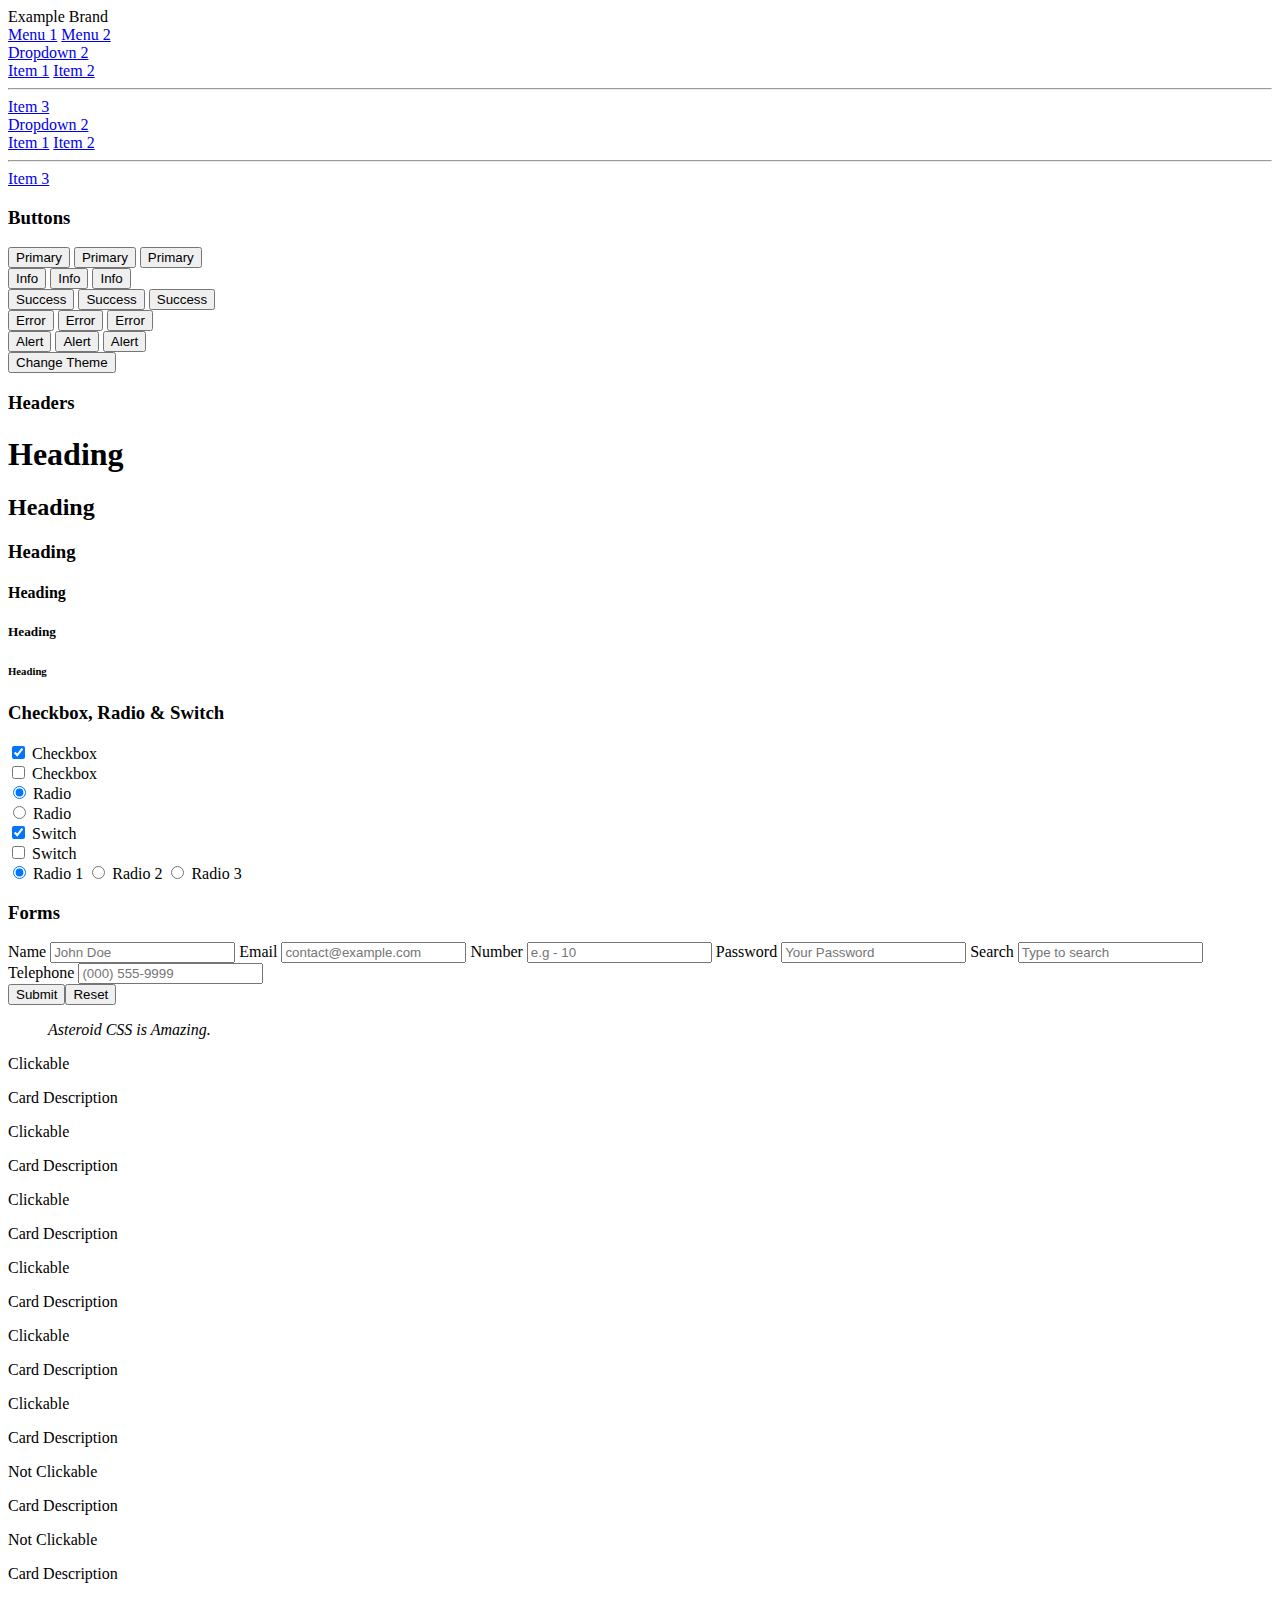
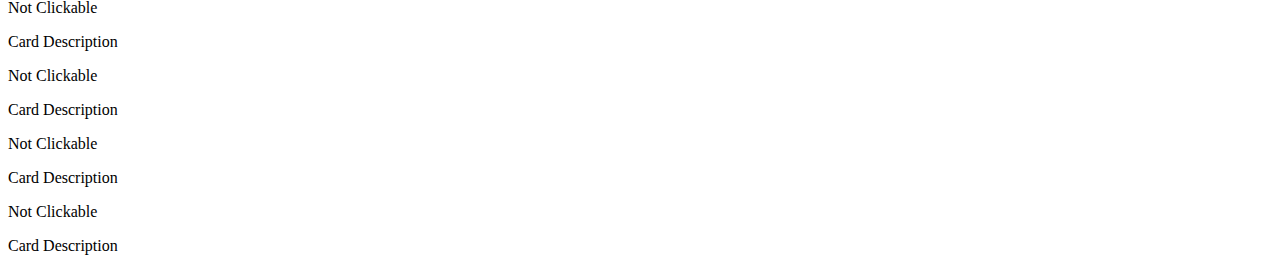
==== commit 5ea09dbe: "Update index.html" ====
--- a/docs/index.html
+++ b/docs/index.html
@@ -1,7 +1,7 @@
 <!DOCTYPE html>
 <html>
   <head>
-    <link rel="stylesheet" href="../src/Asteroid.css">
+    <link rel="stylesheet" type="text/css" href="Asteroid/src/Asteroid.css">
   </head>
   <body>
     <nav class="navbar full-min">
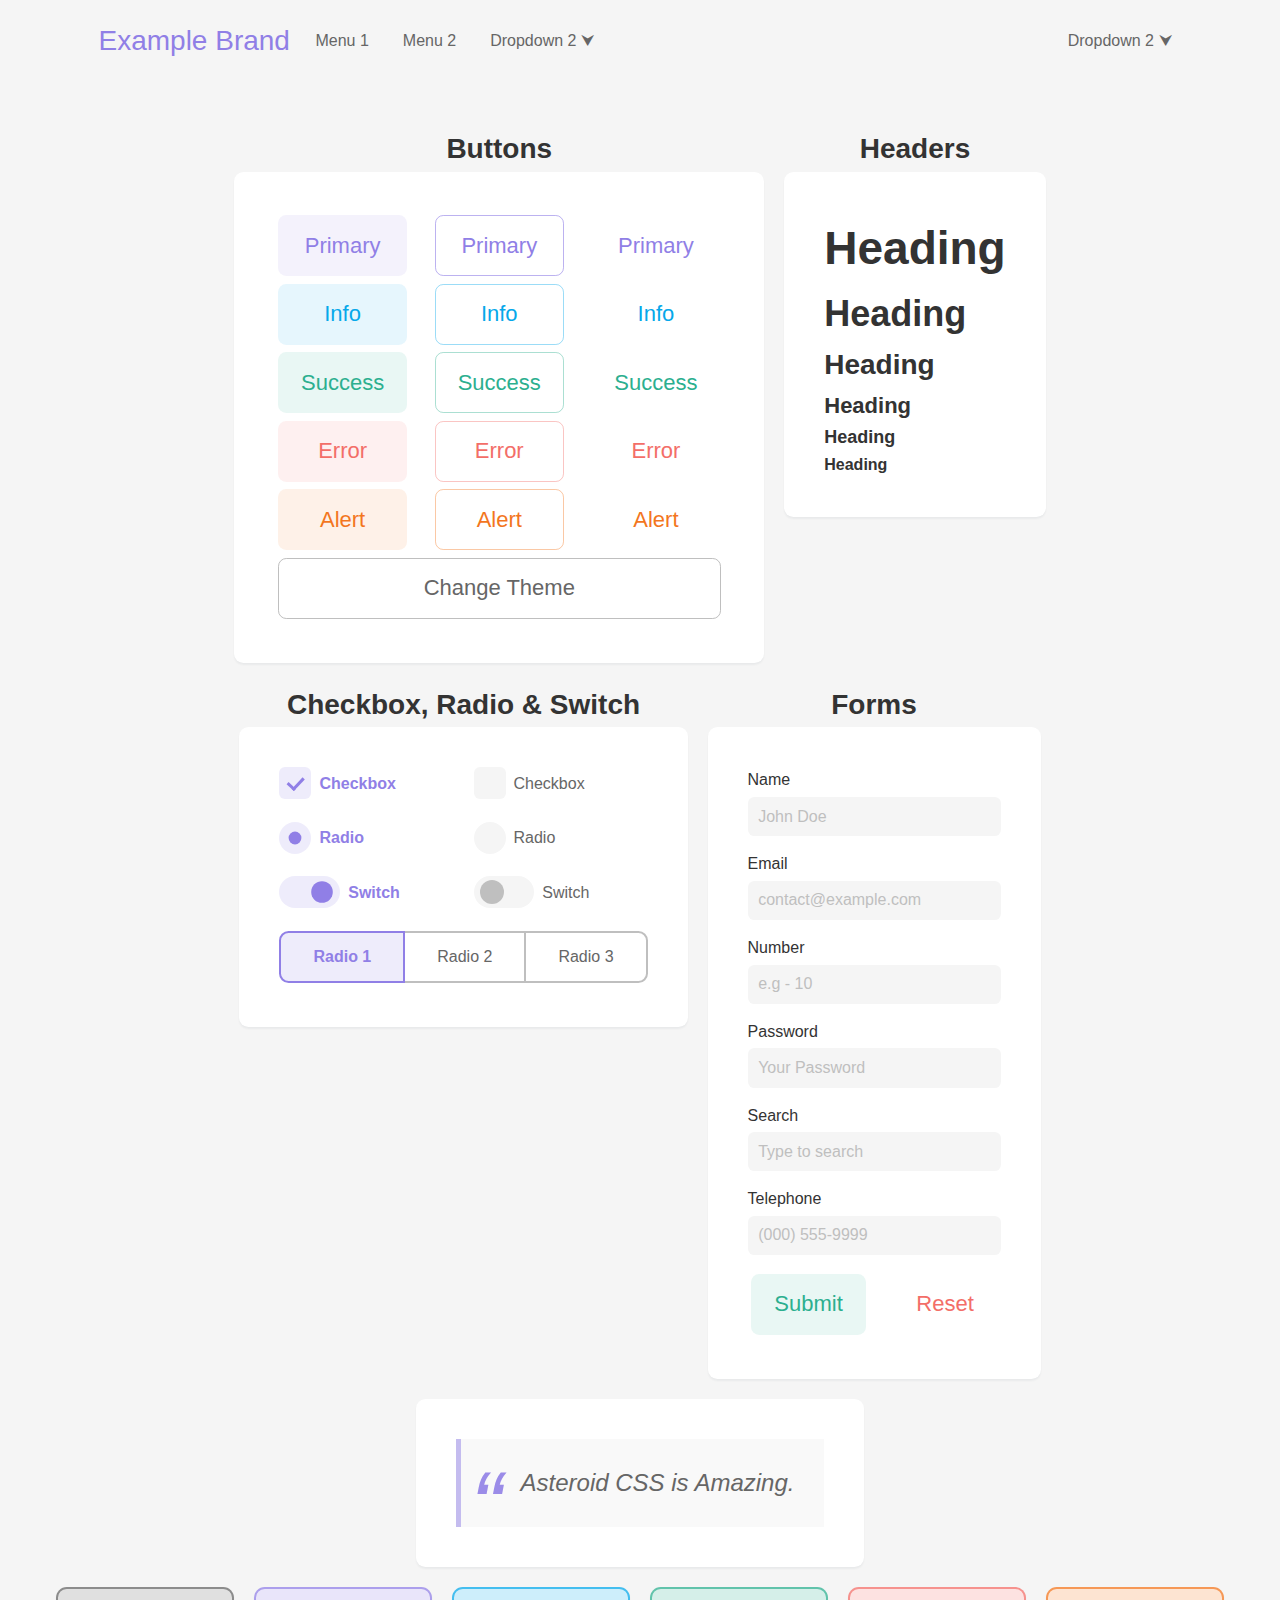
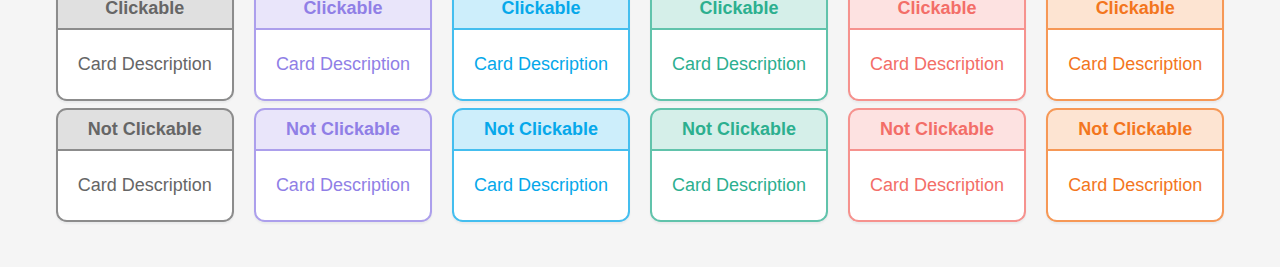
==== commit 69507688: "Update index.html" ====
--- a/docs/index.html
+++ b/docs/index.html
@@ -1,7 +1,7 @@
 <!DOCTYPE html>
 <html>
   <head>
-    <link rel="stylesheet" type="text/css" href="Asteroid/src/Asteroid.css">
+    <link rel="stylesheet" type="text/css" href="/src/Asteroid.css">
   </head>
   <body>
     <nav class="navbar full-min">
--- a/src/Asteroid.css
+++ b/src/Asteroid.css
@@ -0,0 +1,2779 @@
+/* 
+    Asteroid CSS framework was made by Leandro Reschke. 
+    Feel free to use it as you like and if you want to say thanks come and find me at my socials
+    Github - /leandroreschke
+    Twitter - @leandroreschke 
+    Website - leandroreschke.com
+
+*/
+/* Begin Constructor */
+:root {
+
+  /* PALETTE TO USE OR CUSTOMIZE */ 
+  
+  --lighterColor: 0, 0%, 75%;
+  --lightColor: 0, 0%, 60%;
+  --darkColor: 0, 0%, 40%;
+  --darkerColor: 0, 0%, 20%;
+
+  /* color scheme light */
+
+  --colorPrimary: 249.75, 67%, 70%;
+  --colorInfo: 197.44, 95%, 47%; 
+  --colorSuccess: 164.99, 60%, 43%;
+  --colorError: 2.72,  85%, 68%;
+  --colorAlert: 24.96, 90%, 53.50%;   
+
+  /*neutral colors*/
+  --colorBgLight: 0, 0%, 96%;
+  --colorBgLighter: 0, 0%, 100%;
+  --colorBgDark: 0, 0%, 8%;
+  --colorBgDarker: 0, 0%, 4%;
+
+  --colorShadow: 223, 39%, 14%;
+  /* COLOR DEFAULT SCHEME DON'T CHANGE(If you want to customize only change above variables */
+  
+  --text-color: 0;
+  --text-color-headline: 0;
+  --bg-color: 0;
+  --border: 0;
+
+  --primary-color:var(--colorPrimary);
+  --info-color:var(--colorInfo);
+  --success-color:var(--colorSuccess);
+  --error-color:var(--colorError);
+  --alert-color:var(--colorAlert);
+
+  --card-bg-color: var(----colorBgLighter);
+
+  --border-hover: var(--colorPrimary);
+  --input-color: var(--colorPrimary);
+  --input-text-color: var(--colorPrimary);
+
+  --shadow: var(--colorShadow);
+}
+
+/* remove default margin and padding from some elements elements */
+html,
+body,
+p,
+ol,
+ul,
+li,
+dl,
+dt,
+dd,
+blockquote,
+figure,
+fieldset,
+legend,
+textarea,
+pre,
+iframe,
+hr,
+h1,
+h2,
+h3,
+h4,
+h5,
+h6 {
+  margin: 0;
+  padding: 0;
+}
+
+button,
+input,
+select,
+textarea {
+  margin: 0;
+}
+
+a {
+  text-decoration: none
+}
+
+button:focus,
+input:focus,
+select:focus,
+textarea:focus {
+  outline: none;
+}
+
+button {
+  background: unset;
+  border-width: 0;
+  -webkit-user-select: none;
+  -moz-user-select: none;
+  -ms-user-select: none;
+  user-select: none;
+}
+
+body,
+button,
+input,
+select,
+textarea {
+  font-family: BlinkMacSystemFont, -apple-system, "Segoe UI", "Roboto", "Oxygen", "Ubuntu", "Cantarell", "Fira Sans", "Droid Sans", "Helvetica Neue", "Helvetica", "Arial", sans-serif;
+}
+
+code,
+pre {
+  -moz-osx-font-smoothing: auto;
+  -webkit-font-smoothing: auto;
+  font-family: monospace;
+}
+
+ul {
+  list-style-type: none;
+}
+
+/* End Constructor */
+
+/* BEGIN ELEMENT PROPERTIES*/
+*,
+*:after,
+*:before {
+  box-sizing: inherit;
+  scrollbar-width: thin;
+  scrollbar-color: hsl(var(--colorPrimary)) hsla(var(--colorPrimary), .15);
+}
+
+/* Works on Chrome/Edge/Safari */
+*::-webkit-scrollbar {
+  width: 8px;
+}
+*::-webkit-scrollbar-track {
+  background: hsla(var(--colorPrimary), .15);
+}
+*::-webkit-scrollbar-thumb {
+  background: hsl(var(--colorPrimary));
+}
+
+html {
+  scroll-behavior: smooth;
+  box-sizing: border-box;
+  font-family: BlinkMacSystemFont, -apple-system, "Segoe UI", "Roboto", "Oxygen", "Ubuntu", "Cantarell", "Fira Sans", "Droid Sans", "Helvetica Neue", "Helvetica", "Arial", sans-serif;
+  font-size: 62.5%;
+}
+
+@media (prefers-reduced-motion: reduce) {
+  html {
+    scroll-behavior: auto;
+  }
+}
+
+body {
+  color: hsl(var(--text-color));
+  background: hsl(var(--bg-color));
+  font-size: 1.6rem;
+  line-height: 1.6;
+
+  --text-color: var(--darkColor);
+  --text-color-headline: var(--darkerColor);
+
+  --bg-color: var(--colorBgLight);
+
+  --border: var(--lighterColor);
+  
+  --card-bg-color: var(--colorBgLighter);
+}
+
+body.theme-dark {
+  --text-color: var(--lightColor);
+  --text-color-headline: var(--lighterColor);    
+  
+  --bg-color: var(--colorBgDarker);
+
+  --border: var(--darkerColor);
+
+  --card-bg-color: var(--colorBgDark);
+}
+
+
+blockquote {
+  font-size: 2.4rem;
+  font-style: italic;
+  color: hsl(var(--text-color));
+  padding: 2.5rem 3rem 2.5rem 6rem;
+  border-left: .5rem solid hsl(var(--primary-color), .5);
+  position: relative;
+  background: hsla(0, 0%, 50%, 0.05);
+}
+
+blockquote::before {
+  font-family: sans-serif;
+  content: "\201C";
+  color: hsl(var(--primary-color), .9);
+  font-size: 4em;
+  position: absolute;
+  left: 10px;
+  top: -10px;
+}
+
+blockquote::after {
+  content: '';
+}
+
+blockquote span {
+  display:block;
+  color:#333333;
+  font-style: normal;
+  font-weight: bold;
+  margin-top:1em;
+}
+
+h1, h2, h3, h4, h5, h6 {
+  color: hsl(var(--text-color-headline));
+}
+
+h1 {
+  font-size: 4.6rem;
+}
+
+h2 {
+  font-size: 3.6rem;
+}
+
+h3 {
+  font-size: 2.8rem;
+}
+
+h4 {
+  font-size: 2.2rem;
+}
+
+h5 {
+  font-size: 1.8rem;
+}
+
+h6 {
+  font-size: 1.6rem;
+}
+
+hr {
+  background: hsl(var(--border));
+  border: none;
+  display: block;
+  height: 1px;
+  margin: 1rem 0;
+  width: 100%;
+}
+
+.relative {
+  position: relative;
+}
+
+.container {
+  margin: 0 auto;
+  max-width: 112rem;
+  padding: 2rem 2rem;
+  position: relative;
+  width: 100%;
+}
+
+.row {
+  display: flex;
+  flex-direction: row;
+  padding: 0;
+  gap: 2rem;
+  flex-grow: 1;
+  flex-shrink: 1;
+}
+
+.col {
+  display: flex;
+  flex-direction: column;
+  padding: 0;
+}
+
+.grow {
+  flex-grow: 1;
+}
+
+.shrink{
+  flex-shrink: 1;
+}
+
+.grow-n {
+  flex-grow: 0;
+}
+
+.shrink-n {
+  flex-shrink: 0;
+}
+
+.justify-content-center {
+  justify-content: center;
+}
+
+.justify-content-start {
+  justify-content: flex-start;
+}
+
+.justify-content-end {
+  justify-content: flex-end;
+}
+
+.justify-content-stretch {
+  justify-content: stretch;
+}
+
+.justify-content-around {
+  justify-content: space-around;
+}
+
+.justify-content-between {
+  justify-content: space-between;
+}
+
+.justify-content-evenly {
+  justify-content: space-evenly;
+}
+
+.align-items-center {
+  align-items: center;
+}
+
+.align-items-start {
+  align-items: flex-start;
+}
+
+.align-items-end {
+  align-items: flex-end;
+}
+
+.align-items-stretch {
+  align-items: stretch;
+}
+
+.align-items-around {
+  align-items: space-around;
+}
+
+.align-items-between {
+  align-items: space-between;
+}
+
+.align-items-evenly {
+  align-items: space-evenly;
+}
+
+.align-self-center {
+  align-self: center;
+}
+
+.align-self-start {
+  align-self: flex-start;
+}
+
+.align-self-end {
+  align-self: flex-end;
+}
+
+.align-self-stretch {
+  align-self: stretch;
+}
+
+.align-self-around {
+  align-self: space-around;
+}
+
+.align-self-between {
+  align-self: space-between;
+}
+
+.align-self-evenly {
+  align-self: space-evenly;
+}
+
+.wrap {
+  flex-wrap: wrap;
+}
+
+/* BEGIN BUTTON*/
+
+.button {
+  -moz-appearance: none;
+  -webkit-appearance: none;
+  align-items: center;
+  border-radius: .375em;
+  box-shadow: none;
+  display: inline-flex;
+  font-size: 1.6rem;
+  font-weight: normal;
+  justify-content: flex-start;
+  position: relative;
+  vertical-align: top;
+  background: transparent;
+  border-color: hsl(var(--border));
+  border-width: .1rem;
+  border-style: solid;
+  color: hsl(var(--text-color));
+  cursor: pointer;
+  justify-content: center;
+  padding: .75em 1em;
+  text-align: center;
+  white-space: nowrap;
+  transition: background 0.3s ease, border-color 0.3s ease, color 0.3s ease;
+}
+
+.button:disabled {
+  opacity: .25;
+}
+
+.button:hover {
+  border-color: hsla(var(--text-color), .7);
+  color: hsla(var(--text-color));
+}
+
+.button:active {
+  border-color: hsl(var(--text-color));
+  color: hsla(var(--text-color));
+}
+
+.button:focus-visible:not(:active) {
+  box-shadow: 0 0 0 0.125em hsla(229, 53%, 53%, 0.25);
+} 
+
+.button.textonly {
+  background: transparent;
+  border-color: transparent;
+  color: hsl(var(--text-color));
+}
+
+.button.textonly:hover {
+  background: hsla(var(--text-color), .05);
+  border-color: transparent;
+  color: hsl(var(--text-color));
+}
+
+.button.textonly:active {
+  background: hsla(var(--text-color), .125);
+  border-color: transparent;
+  color: hsl(var(--text-color));
+}
+
+/* PRIMARY BUTTON */
+
+.button.primary {
+  background: hsla(var(--primary-color), .1);
+  border-color: transparent;
+  color: hsl(var(--primary-color));
+}
+
+.button.primary:hover {
+  background: hsla(var(--primary-color), .175);
+  border-color: transparent;
+  color: hsl(var(--primary-color));
+}
+
+.button.primary:active {
+  background: hsla(var(--primary-color), .25);
+  border-color: transparent;
+  color: hsl(var(--primary-color));
+}
+
+.button.primary:focus-visible:not(:active) {
+  box-shadow: 0 0 0 0.125em hsla(var(--primary-color), 0.4);
+} 
+
+/* PRIMARY BUTTON OUTLINED */
+
+.button.primary.outline {
+  background: transparent;
+  border-width: .1rem;
+  border-color: hsla(var(--primary-color), .6);
+  color: hsl(var(--primary-color));
+}
+
+.button.primary.outline:hover {
+  background: hsla(var(--primary-color), .175);
+  border-color: transparent;
+  color: hsl(var(--primary-color));
+}
+
+.button.primary.outline:active {
+  background: hsla(var(--primary-color), .25);
+  border-color: transparent;
+  color: hsl(var(--primary-color));
+}
+
+/* PRIMARY BUTTON TEXTONLY */
+
+.button.primary.textonly {
+  background: transparent;
+  border-color: transparent;
+  color: hsl(var(--primary-color));
+}
+
+.button.primary.textonly:hover {
+  background: hsla(var(--primary-color), .175);
+  border-color: transparent;
+  color: hsl(var(--primary-color));
+}
+
+.button.primary.textonly:active {
+  background: hsla(var(--primary-color), .25);
+  border-color: transparent;
+  color: hsl(var(--primary-color));
+}
+
+/* INFO BUTTON */
+
+.button.info {
+  background: hsla(var(--info-color), .1);
+  border-color: transparent;
+  color: hsl(var(--info-color));
+}
+
+.button.info:hover {
+  background: hsla(var(--info-color), .175);
+  border-color: transparent;
+  color: hsl(var(--info-color));
+}
+
+.button.info:active {
+  background: hsla(var(--info-color), .25);
+  border-color: transparent;
+  color: hsl(var(--info-color));
+}
+
+.button.info:focus-visible:not(:active) {
+  box-shadow: 0 0 0 0.125em hsla(var(--info-color), 0.4);
+}
+
+/* INFO BUTTON OUTLINED */
+
+.button.info.outline {
+  background: transparent;
+  border-width: .1rem;
+  border-color: hsla(var(--info-color), .4);
+  color: hsl(var(--info-color));
+}
+
+.button.info.outline:hover {
+  background: hsla(var(--info-color), .175);
+  border-color: transparent;
+  color: hsl(var(--info-color));
+}
+
+.button.info.outline:active {
+  background: hsla(var(--info-color), .25);
+  border-color: transparent;
+  color: hsl(var(--info-color));
+}
+
+/* INFO BUTTON TEXTONLY */
+
+.button.info.textonly {
+  background: transparent;
+  border-color: transparent;
+  color: hsl(var(--info-color));
+}
+
+.button.info.textonly:hover {
+  background: hsla(var(--info-color), .175);
+  border-color: transparent;
+  color: hsl(var(--info-color));
+}
+
+.button.info.textonly:active {
+  background: hsla(var(--info-color), .25);
+  border-color: transparent;
+  color: hsl(var(--info-color));
+}
+
+/* SUCCESS BUTTON */
+
+.button.success {
+  background: hsla(var(--success-color), .1);
+  border-color: transparent;
+  color: hsl(var(--success-color));
+}
+
+.button.success:hover {
+  background: hsla(var(--success-color), .175);
+  border-color: transparent;
+  color: hsl(var(--success-color));
+}
+
+.button.success:active {
+  background: hsla(var(--success-color), .25);
+  border-color: transparent;
+  color: hsl(var(--success-color));
+}
+
+.button.success:focus-visible:not(:active) {
+  box-shadow: 0 0 0 0.125em hsla(var(--success-color), 0.4);
+}
+
+/* SUCCESS BUTTON OUTLINED */
+
+.button.success.outline {
+  background: transparent;
+  border-width: .1rem;
+  border-color: hsla(var(--success-color), .4);
+  color: hsl(var(--success-color));
+}
+
+.button.success.outline:hover {
+  background: hsla(var(--success-color), .175);
+  border-color: transparent;
+  color: hsl(var(--success-color));
+}
+
+.button.success.outline:active {
+  background: hsla(var(--success-color), .25);
+  border-color: transparent;
+  color: hsl(var(--success-color));
+}
+
+/* SUCCESS BUTTON TEXTONLY */
+
+.button.success.textonly {
+  background: transparent;
+  border-color: transparent;
+  color: hsl(var(--success-color));
+}
+
+.button.success.textonly:hover {
+  background: hsla(var(--success-color), .175);
+  border-color: transparent;
+  color: hsl(var(--success-color));
+}
+
+.button.success.textonly:active {
+  background: hsla(var(--success-color), .25);
+  border-color: transparent;
+  color: hsl(var(--success-color));
+}
+
+/* ERROR BUTTON */
+
+.button.error {
+  background: hsla(var(--error-color), .1);
+  border-color: transparent;
+  color: hsl(var(--error-color));
+}
+
+.button.error:hover {
+  background: hsla(var(--error-color), .175);
+  border-color: transparent;
+  color: hsl(var(--error-color));
+}
+
+.button.error:active {
+  background: hsla(var(--error-color), .25);
+  border-color: transparent;
+  color: hsl(var(--error-color));
+}
+
+.button.error:focus-visible:not(:active) {
+  box-shadow: 0 0 0 0.125em hsla(var(--error-color), 0.4);
+}
+
+/* ERROR BUTTON OUTLINED */
+
+.button.error.outline {
+  background: transparent;
+  border-width: .1rem;
+  border-color: hsla(var(--error-color), .4);
+  color: hsl(var(--error-color));
+}
+
+.button.error.outline:hover {
+  background: hsla(var(--error-color), .175);
+  border-color: transparent;
+  color: hsl(var(--error-color));
+}
+
+.button.error.outline:active {
+  background: hsla(var(--error-color), .25);
+  border-color: transparent;
+  color: hsl(var(--error-color));
+}
+
+/* ERROR BUTTON TEXTONLY */
+
+.button.error.textonly {
+  background: transparent;
+  border-color: transparent;
+  color: hsl(var(--error-color));
+}
+
+.button.error.textonly:hover {
+  background: hsla(var(--error-color), .175);
+  border-color: transparent;
+  color: hsl(var(--error-color));
+}
+
+.button.error.textonly:active {
+  background: hsla(var(--error-color), .25);
+  border-color: transparent;
+  color: hsl(var(--error-color));
+}
+
+/* ALERT BUTTON */
+
+.button.alert {
+  background: hsla(var(--alert-color), .1);
+  border-color: transparent;
+  color: hsl(var(--alert-color));
+}
+
+.button.alert:hover {
+  background: hsla(var(--alert-color), .175);
+  border-color: transparent;
+  color: hsl(var(--alert-color));
+}
+
+.button.alert:active {
+  background: hsla(var(--alert-color), .25);
+  border-color: transparent;
+  color: hsl(var(--alert-color));
+}
+
+.button.alert:focus-visible:not(:active) {
+  box-shadow: 0 0 0 0.125em hsla(var(--alert-color), 0.4);
+}
+
+/* ALERT BUTTON OUTLINED */
+
+.button.alert.outline {
+  background: transparent;
+  border-width: .1rem;
+  border-color: hsla(var(--alert-color), .4);
+  color: hsl(var(--alert-color));
+}
+
+.button.alert.outline:hover {
+  background: hsla(var(--alert-color), .175);
+  border-color: transparent;
+  color: hsl(var(--alert-color));
+}
+
+.button.alert.outline:active {
+  background: hsla(var(--alert-color), .25);
+  border-color: transparent;
+  color: hsl(var(--alert-color));
+}
+
+/* ALERT BUTTON TEXTONLY */
+
+.button.alert.textonly {
+  background: transparent;
+  border-color: transparent;
+  color: hsl(var(--alert-color));
+}
+
+.button.alert.textonly:hover {
+  background: hsla(var(--alert-color), .175);
+  border-color: transparent;
+  color: hsl(var(--alert-color));
+}
+
+.button.alert.textonly:active {
+  background: hsla(var(--alert-color), .25);
+  border-color: transparent;
+  color: hsl(var(--alert-color));
+}
+
+/* END BUTTON */
+
+/* BEGIN CARD */
+
+.card {
+  display: flex;
+  padding: 4rem;
+  background: hsl(var(--card-bg-color));
+  border-radius: .6em;
+  flex-direction: column;
+  /* border: .1rem solid hsl(var(--border)); */
+  box-shadow: 0 .2rem .2rem hsla(var(--shadow), .05);
+}
+
+.card.clickable:hover {
+  background: hsla(var(--text-color), .05);
+  color: hsl(var(--text-color));
+  cursor: pointer;
+}
+  
+.card.clickable:active {
+  background: hsla(var(--text-color), .125);
+  color: hsl(var(--text-color));
+}
+
+/* VANILLA CARD */
+
+.card.has-layout {
+  display: flex;
+  flex-direction: column;
+  font-size: 1.8rem;
+  padding: 0;
+  background: hsl(var(--card-bg-color));
+  border: .2rem solid hsla(var(--text-color), .75);
+  border-radius: .6em;
+  justify-content: flex-start;
+  overflow: hidden;
+  /* box-shadow: 0 .2rem .2rem hsla(var(--shadow), .2); */
+}
+
+.card.has-layout .card-header {
+  display: flex;
+  font-size: 1.8rem;
+  padding: .5rem;
+  background: hsla(var(--text-color), .2);
+  border-bottom: .2rem solid hsla(var(--text-color), .75);
+  color: hsl(var(--text-color));
+  font-weight: bold;
+  background-clip: padding-box;
+}
+
+.card.has-layout .card-content {
+  display: flex;
+  flex-direction: column;
+  flex-wrap: wrap;
+  padding: 2rem;
+  background: transparent;
+  border: 0;
+  color: hsl(var(--text-color));
+}
+
+.card.has-layout.clickable:hover {
+  background: hsla(var(--text-color), .05);
+  border-color: hsla(var(--text-color), .85);
+  color: hsl(var(--text-color));
+  cursor: pointer;
+}
+  
+.card.has-layout.clickable:active {
+  background: hsla(var(--text-color), .125);
+  border-color: hsla(var(--text-color), 1);
+  color: hsl(var(--text-color));
+}
+
+/* PRIMARY CARD */
+
+
+.card.has-layout.primary {
+  display: flex;
+  flex-direction: column;
+  font-size: 1.8rem;
+  padding: 0;
+  background: hsl(var(--card-bg-color));
+  border: .2rem solid hsla(var(--primary-color), .75);
+  border-radius: .6em;
+  justify-content: flex-start;
+  overflow: hidden;
+  /* box-shadow: 0 .2rem .2rem hsla(var(--shadow), .2); */
+}
+
+.card.has-layout.primary .card-header {
+  display: flex;
+  padding: .5rem;
+  background: hsla(var(--primary-color), .2);
+  border-bottom: .2rem solid hsla(var(--primary-color), .75);
+  color: hsl(var(--primary-color));
+  font-weight: bold;
+  background-clip: padding-box;
+}
+
+.card.has-layout.primary .card-content {
+  display: flex;
+  flex-direction: column;
+  flex-wrap: wrap;
+  padding: 2rem;
+  background: transparent;
+  border: 0;
+  color: hsl(var(--primary-color));
+}
+
+.card.has-layout.primary.clickable:hover {
+  background: hsla(var(--primary-color), .05);
+  border-color: hsla(var(--primary-color), .85);
+  color: hsl(var(--primary-color));
+  cursor: pointer;
+}
+  
+.card.has-layout.primary.clickable:active {
+  background: hsla(var(--primary-color), .125);
+  border-color: hsla(var(--primary-color), 1);
+  color: hsl(var(--primary-color));
+}
+
+/* INFO CARD */
+
+.card.has-layout.info {
+  display: flex;
+  flex-direction: column;
+  font-size: 1.8rem;
+  padding: 0;
+  background: hsl(var(--card-bg-color));
+  border: .2rem solid hsla(var(--info-color), .75);
+  border-radius: .6em;
+  justify-content: flex-start;
+  overflow: hidden;
+  /* box-shadow: 0 .2rem .2rem hsla(var(--shadow), .2); */
+}
+
+.card.has-layout.info .card-header {
+  display: flex;
+  padding: .5rem;
+  background: hsla(var(--info-color), .2);
+  color: hsl(var(--info-color));
+  border-bottom: .2rem solid hsla(var(--info-color), .75);
+  font-weight: bold;
+  background-clip: padding-box;
+}
+
+.card.has-layout.info .card-content {
+  display: flex;
+  flex-direction: column;
+  flex-wrap: wrap;
+  padding: 2rem;
+  background: transparent;
+  border: 0;
+  color: hsl(var(--info-color));
+}
+
+.card.has-layout.info.clickable:hover {
+  background: hsla(var(--info-color), .05);
+  border-color: hsla(var(--info-color), .85);
+  color: hsl(var(--info-color));
+  cursor: pointer;
+}
+  
+.card.has-layout.info.clickable:active {
+  background: hsla(var(--info-color), .125);
+  border-color: hsla(var(--info-color), 1);
+  color: hsl(var(--info-color));
+}
+
+/* SUCCESS CARD */
+
+.card.has-layout.success {
+  display: flex;
+  flex-direction: column;
+  font-size: 1.8rem;
+  padding: 0;
+  background: hsl(var(--card-bg-color));
+  border: .2rem solid hsla(var(--success-color), .75);
+  border-radius: .6em;
+  justify-content: flex-start;
+  overflow: hidden;
+  /* box-shadow: 0 .2rem .2rem hsla(var(--shadow), .2); */
+}
+
+.card.has-layout.success .card-header {
+  display: flex;
+  padding: .5rem;
+  background: hsla(var(--success-color), .2);
+  border-bottom: .2rem solid hsla(var(--success-color), .75);
+  color: hsl(var(--success-color));
+  font-weight: bold;
+  background-clip: padding-box;
+}
+
+.card.has-layout.success .card-content {
+  display: flex;
+  flex-direction: column;
+  flex-wrap: wrap;
+  padding: 2rem;
+  background: transparent;
+  border: 0;
+  color: hsl(var(--success-color));
+}
+
+.card.has-layout.success.clickable:hover {
+  background: hsla(var(--success-color), .05);
+  border-color: hsla(var(--success-color), .85);
+  color: hsl(var(--success-color));
+  cursor: pointer;
+}
+  
+.card.has-layout.success.clickable:active {
+  background: hsla(var(--success-color), .125);
+  border-color: hsla(var(--success-color), 1);
+  color: hsl(var(--success-color));
+}
+
+/* ERROR CARD */
+
+.card.has-layout.error {
+  display: flex;
+  flex-direction: column;
+  font-size: 1.8rem;
+  padding: 0;
+  background: hsl(var(--card-bg-color));
+  border: .2rem solid hsla(var(--error-color), .75);
+  border-radius: .6em;
+  justify-content: flex-start;
+  overflow: hidden;
+  /* box-shadow: 0 .2rem .2rem hsla(var(--shadow), .2); */
+}
+
+.card.has-layout.error .card-header {
+  display: flex;
+  padding: .5rem;
+  background: hsla(var(--error-color), .2);
+  border-bottom: .2rem solid hsla(var(--error-color), .75);
+  color: hsl(var(--error-color));
+  font-weight: bold;
+  background-clip: padding-box;
+}
+
+.card.has-layout.error .card-content {
+  display: flex;
+  flex-direction: column;
+  flex-wrap: wrap;
+  padding: 2rem;
+  background: transparent;
+  border: 0;
+  color: hsl(var(--error-color));
+}
+
+.card.has-layout.error.clickable:hover {
+  background: hsla(var(--error-color), .05);
+  border-color: hsla(var(--error-color), .85);
+  color: hsl(var(--error-color));
+  cursor: pointer;
+}
+  
+.card.has-layout.error.clickable:active {
+  background: hsla(var(--error-color), .125);
+  border-color: hsla(var(--error-color), 1);
+  color: hsl(var(--error-color));
+}
+
+/* ALERT CARD */
+
+.card.has-layout.alert {
+  display: flex;
+  flex-direction: column;
+  font-size: 1.8rem;
+  padding: 0;
+  background: hsl(var(--card-bg-color));
+  border: .2rem solid hsla(var(--alert-color), .75);
+  border-radius: .6em;
+  justify-content: flex-start;
+  overflow: hidden;
+  /* box-shadow: 0 .2rem .2rem hsla(var(--shadow), .2); */
+}
+
+.card.has-layout.alert .card-header {
+  display: flex;
+  padding: .5rem;
+  background: hsla(var(--alert-color), .2);
+  border-bottom: .2rem solid hsla(var(--alert-color), .75);
+  color: hsl(var(--alert-color));
+  font-weight: bold;
+  background-clip: padding-box;
+}
+
+.card.has-layout.alert .card-content {
+  display: flex;
+  flex-direction: column;
+  flex-wrap: wrap;
+  padding: 2rem;
+  background: transparent;
+  border: 0;
+  color: hsl(var(--alert-color));
+}
+
+.card.has-layout.alert.clickable:hover {
+  background: hsla(var(--alert-color), .05);
+  border-color: hsla(var(--alert-color), .85);
+  color: hsl(var(--alert-color));
+  cursor: pointer;
+}
+  
+.card.has-layout.alert.clickable:active {
+  background: hsla(var(--alert-color), .125);
+  border-color: hsla(var(--alert-color), 1);
+  color: hsl(var(--alert-color));
+}
+
+/* BEGIN RADIO, CHECKBOX, SWITCH */
+
+.radio-group {
+  --border-width: .2rem;
+  display: flex;
+  font-size: 1.6rem;
+}
+.radio-group label {
+  cursor: pointer;
+}
+.radio-group label input {
+  display: none;
+}
+.radio-group label input + span {
+  display: block;
+  position: relative;
+  padding: .7em 2.0em;
+  color: hsl(var(--tex));
+  border: var(--border-width) solid hsl(var(--border));
+  transition: background 0.3s ease, border-color 0.3s ease;
+}
+.radio-group label input:checked + span {
+  z-index: 2;
+  background: hsla(var(--input-color), .15);
+  border-color: hsl(var(--input-color));
+  color: hsl(var(--input-color));
+  font-weight: bold;
+}
+.radio-group label:hover input + span {
+  z-index: 1;
+  border-color: hsl(var(--input-color));
+}
+.radio-group label:first-child input + span {
+  border-radius: .6em 0 0 .6em;
+}
+.radio-group label:last-child input + span {
+  border-radius: 0 .6em .6em 0;
+}
+.radio-group label:not(:first-child) {
+  margin-left: calc(var(--border-width) * -1);
+}
+
+.checkbox,
+.radio,
+.switch {
+  --border-width: .2rem;
+  display: flex;
+  cursor: pointer;
+  font-size: 1.6rem;
+}
+.checkbox.inline,
+.radio.inline,
+.switch.inline {
+  display: inline-flex;
+}
+.checkbox input,
+.radio input,
+.switch input {
+  display: none;
+}
+.checkbox input + span,
+.radio input + span,
+.switch input + span {
+  color: hsl(var(--text-color));
+  height: 2em;
+  position: relative;
+  display: flex;
+  transition: color .3s ease;
+  justify-content: center;
+  align-items: center;
+}
+.checkbox input + span:before, .checkbox input + span:after,
+.radio input + span:before,
+.radio input + span:after,
+.switch input + span:before,
+.switch input + span:after {
+  content: "";
+  display: block;
+  left: 0;
+  top: 0;
+  position: absolute;
+}
+.checkbox input + span:before,
+.radio input + span:before,
+.switch input + span:before {
+  height: 2em;
+  border: var(--border-width) solid transparent;
+  background: hsl(var(--bg-color));
+  transition: background 0.3s ease, border-color 0.3s ease;
+}
+.checkbox input + span:after,
+.radio input + span:after,
+.switch input + span:after {
+  transition: transform 0.3s ease, opacity 0.2s ease, background 0.2s ease;
+}
+
+.checkbox input:checked + span:before,
+.radio input:checked + span:before,
+.switch input:checked + span:before {
+  background: hsla(var(--input-color), .15);
+  border-color: transparent;
+}
+
+.checkbox input:checked + span:after,
+.radio input:checked + span:after,
+.switch input:checked + span:after {
+  transition: opacity 0.3s ease, background 0.3s ease, transform 0.6s cubic-bezier(0.175, 0.88, 0.32, 1.2);
+}
+
+.checkbox input:checked + span,
+.radio input:checked + span,
+.switch input:checked + span {
+  color: hsl(var(--input-text-color));
+  font-weight: bold;
+}
+
+.checkbox:hover input:not(:checked) + span:before,
+.radio:hover input:not(:checked) + span:before,
+.switch:hover input:not(:checked) + span:before {
+  border-color: hsla(var(--input-text-color), .5);
+  background: transparent;
+}
+
+.checkbox:hover input:not(:checked) + span,
+.radio:hover input:not(:checked) + span,
+.switch:hover input:not(:checked) + span {
+  color: hsla(var(--input-text-color), .9);
+}
+
+.checkbox:hover input:checked + span:before,
+.radio:hover input:checked + span:before,
+.switch:hover input:checked + span:before {
+  border-color: hsla(var(--input-text-color), 1);
+}
+
+.checkbox input + span,
+.radio input + span {
+  padding-left: 2em;
+}
+
+.checkbox input + span:not(:empty),
+.radio input + span:not(:empty) {
+  padding-left: 2.5em;
+}
+
+.checkbox input + span:before,
+.radio input + span:before {
+  width: 2em;
+}
+
+.checkbox input + span:after,
+.radio input + span:after {
+  opacity: 0;
+}
+
+.checkbox input:checked + span:after,
+.radio input:checked + span:after {
+  opacity: 1;
+}
+
+.checkbox input + span:before {
+  border-radius: 6px;
+}
+.checkbox input + span:after {
+  width: .6em;
+  height: 1em;
+  border: .2em solid hsla(var(--input-text-color), 1);
+  border-top: 0;
+  border-left: 0;
+  left: .65em;
+  top: .35em;
+  transform: rotate(20deg);
+}
+.checkbox input:checked + span:after {
+  transform: rotate(43deg) translate(.1rem, 0);
+}
+
+.radio input + span:before, .radio input + span:after {
+  border-radius: 50%;
+}
+.radio input + span:after {
+  width: 2em;
+  height: 2em;
+  background: hsla(var(--input-color), 1);
+  opacity: 0;
+  transform: scale(0.6);
+}
+.radio input:checked + span:after {
+  background: hsla(var(--input-text-color), 1);
+  transform: scale(0.4);
+}
+
+.switch input + span {
+  padding-left: 3.8em;
+}
+.switch input + span:not(:empty) {
+  padding-left: 4.3em;
+}
+.switch input + span:before {
+  width: 3.8em;
+  border-radius: 1.1em;
+}
+.switch input + span:after {
+  left: .4em;
+  top: .25em;
+  border-radius: 50%;
+  width: 1.5em;
+  height: 1.5em;
+  background: hsl(var(--border));
+}
+.switch input:checked + span:after {
+  background: hsla(var(--input-text-color), 1);
+  transform: translateX(100%) scale(0.9);
+}
+.switch:hover input:not(:checked) + span:after {
+  background: hsla(var(--input-text-color), .5);
+}
+
+/* END RADIO, CHECKBOX, SWITCH */
+
+/* BEGIN INPUT */
+
+.input {
+  outline: none;
+  display: block;
+  width: 100%;
+  -webkit-appearance: none;
+  appearance: none;
+  background: hsla(var(--bg-color));
+  border: .1rem solid transparent;
+  padding: .6em .6em;
+  font-size: 1.6rem;
+  color: hsl(var(--text-color));
+  border-radius: .4em;
+  transition: border 0.3s ease;
+}
+
+input:-webkit-autofill,
+input:-webkit-autofill:hover, 
+input:-webkit-autofill:focus, 
+input:-webkit-autofill:active {
+  background: transparent;
+}
+
+.input::-moz-placeholder {
+  color: hsla(var(--border));
+}
+.input:-ms-input-placeholder {
+  color: hsla(var(--border));
+}
+.input::placeholder {
+  color: hsla(var(--border));
+}
+
+.input::-webkit-calendar-picker-indicator {
+  filter: invert(-1);
+}
+
+.input:focus {
+  outline: none;
+  border-color: hsl(var(--input-color));
+  background: hsla(var(--input-color), .15);
+  color: hsla(var(--input-color));
+}
+
+.input:focus::placeholder {
+  color: hsla(var(--input-color), .6);
+}
+
+.input-label {
+  display: block;
+  margin-bottom: .4rem;
+  font-size: 1.6rem;
+  color: hsl(var(--text-color-headline));
+}
+
+/* END INPUT */
+
+/* BEGIN LIST */
+
+.list {
+  margin: 0;
+  padding: 0;
+  list-style: none;
+}
+
+.list li {
+  --color: hsl(var(--primary-color));
+  border: 1px solid transparent;
+  border-radius: 6px;
+}
+
+.list li:not(:last-child)::after {
+  content: "";
+  display: block;
+  height: .1rem;
+  margin: 2rem 0;
+  background: hsl(var(--border));
+}
+
+.list li a {
+  display: flex;
+  align-items: center;
+  position: relative;
+  text-decoration: none;
+  padding: 1.2rem;
+  border-radius: .6rem;
+  transition: background 0.3s ease, transform 0.3s ease;
+}
+
+.list li a .icon {
+  width: 44px;
+  height: 44px;
+  position: relative;
+  margin-right: 12px;
+}
+
+.list li a .icon:before {
+  content: "";
+  top: 0;
+  left: 0;
+  right: 0;
+  bottom: 0;
+  position: absolute;
+  border-radius: 50%;
+  display: block;
+  background: var(--color);
+  opacity: 0.1;
+}
+
+.list li a .icon svg {
+  display: block;
+  position: absolute;
+  left: 50%;
+  top: 50%;
+  width: 20px;
+  height: 20px;
+  fill: var(--color);
+  transform: translate(-50%, -50%);
+}
+
+.list li a .text {
+  color: hsl(var(--text-color-headline));
+  font-size: 14px;
+}
+
+.list li a .text small {
+  display: block;
+  font-size: 12px;
+  opacity: 0.75;
+  color: hsl(var(--text-color));
+}
+
+.list li a:hover {
+  background: hsla(var(--primary-color), .075);
+  transform: translateX(2px);
+  transition: transform 0.3s ease;
+}
+
+.list li a:active {
+  background: hsla(var(--primary-color), .15);
+}
+
+.list li a:hover > .text, .list li a:active > .text, .list li a:hover > .text > small, .list li a:active > .text > small {
+  color: hsl(var(--primary-color));
+  transition: color .3s ease;
+}
+
+/* END LIST */
+
+/* Begin Custom Elements */
+
+.bg-gradient-1anim-45 {
+  background: linear-gradient(45deg, rgba(var(--colorPumpkin), 0.75), rgba(var(--colorLava), 0.75));
+  background-size: 200% 200%;
+  animation: gradient-45 60s linear infinite;
+}
+
+.bg-gradient-1anim {
+  background: linear-gradient(-45deg, rgba(var(--colorPumpkin), 0.75), rgba(var(--colorLava), 0.75), rgba(var(--colorSapphire), 0.75), rgba(var(--colorPine), 0.75));
+  background-size: 200% 200%;
+  animation: gradient 60s linear infinite;
+}
+
+@keyframes gradient {
+  0% {
+    background-position: 0% 0%;
+  }
+  50% {
+    background-position: 100% 100%;
+  }
+  100% {
+    background-position: 0% 0%;
+  }
+}
+
+@keyframes gradient-45 {
+  0% {
+    background-position: 100% 0%;
+  }
+  50% {
+    background-position: 0% 100%;
+  }
+  100% {
+    background-position: 100% 0%;
+  }
+}  
+
+/* End Custom Elements */
+
+/* Begin helpers */
+
+.arrow {
+  display: block;
+  height: 12px;
+  width: 12px;
+  background: inherit;
+  border: inherit;
+  position: absolute;
+  clip-path: polygon(0% 0%, 100% 100%, 0% 100%);
+  border-radius: 0 0 0 0.10em;
+  z-index:10;
+}   
+.arrow-left {
+  left: -6px;
+  bottom: calc(50% - 6px);
+  transform: rotate(45deg);
+} 
+.arrow-right {
+  right: -6px;
+  bottom: calc(50% - 6px);             
+  transform: rotate(-135deg);
+}
+.arrow-bottom {
+  bottom: -6px;
+  left: calc(50% - 6px);
+  transform: rotate(-45deg);
+}
+.arrow-top {
+  top: -6px;
+  left: calc(50% - 6px);
+  transform: rotate(135deg);                
+}  
+
+.va-super{
+  vertical-align: super;
+}
+
+.va-baseline{
+  vertical-align: baseline;
+}
+
+.va-bottom{
+  vertical-align: bottom;
+}
+
+.va-text-sub{
+  vertical-align: sub;
+}
+
+.va-middle{
+  vertical-align: middle;
+}
+
+.va-text-bottom{
+  vertical-align: text-bottom;
+}
+
+/* End helpers */
+
+.moreinfo:before {
+  content: "hover to see\A\A";
+  white-space: pre;
+}
+
+.moreinfo:hover:before {
+  content: "";
+  white-space: pre;
+}
+
+.moreinfo:hover {
+  background: hsla(var(--primary-color), .15);
+  color: hsla(var(--primary-color), 1);
+  max-height: 500px;
+  -webkit-transition: max-height 0.5s;
+  transition: max-height 0.5s;
+  border: 2px solid #FFFFFF;
+  z-index: 1000;
+  overflow-y: auto;
+  box-shadow: 0px 0px 0px 2px hsla(var(--primary-color), 1);
+  -webkit-transition-timing-function: cubic-bezier(0.7,2, 0.05,0.5);
+  transition-timing-function: cubic-bezier(0.7,2, 0.05, 0.5);
+  overscroll-behavior: none;
+  position: absolute;
+  text-align: left;
+  backdrop-filter: blur(1.6rem);
+  font-weight: bold;
+}
+
+.moreinfo {
+  color: hsla(var(--primary-color), 1);
+  padding: 10px 12px 5px 12px;
+  background: hsl(var(--card-bg-color));
+  width: 100%;
+  max-height: 50px;
+  -webkit-transition: max-height 0.5s;
+  transition: max-height 0.5s;
+  border: 2px solid #444444;
+  box-shadow: 4px 4px 0px rgba(0, 0, 0, 0.3);
+  overflow-y: hidden;
+  -webkit-transition-timing-function: cubic-bezier(0.7,2, 0.05,0.5);
+  transition-timing-function: cubic-bezier(0.7,2, 0.05, 0.5);
+  position: absolute;
+  text-align: center;
+}
+
+/* Begin media helpers */
+.grayscale {
+  filter: grayscale(1);
+}
+
+.icon {
+  -webkit-box-align: center;
+  -moz-box-align: center;
+  -ms-flex-align: center;
+  -webkit-align-items: center;
+  align-items: center;
+  display: -webkit-inline-flex;
+  display: inline-flex;
+  -webkit-justify-content: center;
+  justify-content: center;    
+  height: 1.5rem;
+  width: 1.5rem;
+}
+
+.icon.small {
+  height: 1rem;
+  width: 1rem;
+}
+
+.icon.medium {
+  height: 2rem;
+  width: 2rem;
+}
+
+.icon.large {
+  height: 3rem;
+  width: 3rem;
+}
+
+.image {
+  display: block;
+  position: relative;
+}
+
+.image img {
+  display: block;
+  height: auto;
+  width: 100%;
+}
+
+.rounded {
+  border-radius: 290486rem;
+}
+
+.semi-rounded {
+  border-radius: 1em;
+}
+
+.s-16 {
+  height: 16px;
+  width: 16px;
+}
+
+.sh-16 {
+  height: 16px;
+  width: auto;
+}
+
+.sw-16 {
+  height: auto;
+  width: 16px;
+}
+
+.s-24 {
+  height: 24px;
+  width: 24px;
+}
+
+.sh-24 {
+  height: 24px;
+  width: auto;
+}
+
+.sw-24 {
+  height: auto;
+  width: 24px;
+}
+
+.s-32 {
+  height: 32px;
+  width: 32px;
+}
+
+.sh-32 {
+  height: 32px;
+  width: auto;
+}
+
+.sw-32 {
+  height: auto;
+  width: 32px;
+}
+
+.s-48 {
+  height: 48px;
+  width: 48px;
+}
+
+.sh-48 {
+  height: 48px;
+  width: auto;
+}
+
+.sw-48 {
+  height: auto;
+  width: 48px;
+}
+
+.s-64 {
+  height: 64px;
+  width: 64px;
+}
+
+.sh-64 {
+  height: 64px;
+  width: auto;
+}
+
+.sw-64 {
+  height: auto;
+  width: 64px;
+}
+
+.s-96 {
+  height: 96px;
+  width: 96px;
+}
+
+.sh-96 {
+  height: 96px;
+  width: auto;
+}
+
+.sw-96 {
+  height: auto;
+  width: 96px;
+}
+
+.s-128 {
+  height: 128px;
+  width: 128px;
+}
+
+.sh-128 {
+  height: 128px;
+  width: auto;
+}
+
+.sw-128 {
+  height: auto;
+  width: 128px;
+}
+
+.s-256 {
+  height: 256px;
+  width: 256px;
+}
+
+.sh-256 {
+  height: 256px;
+  width: auto;
+}
+
+.sw-256 {
+  height: auto;
+  width: 256px;
+}
+
+.s-512 {
+  height: 512px;
+  width: 512px;
+}
+
+.sh-512 {
+  height: 512px;
+  width: auto;
+}
+
+.sw-512 {
+  height: auto;
+  width: 512px;
+}
+
+.full{
+  width: 100%;
+}
+
+.three-quarters {
+  width: 75%;
+}
+
+.half {
+  width: 50%;
+}
+
+.third {
+  width: 33%;
+}
+
+.quarter {
+  width: 25%;
+}
+
+.three-quarters-min {
+  min-width: 75%;
+}
+
+.half-min {
+  min-width: 50%;
+}
+
+.third-min {
+  min-width: 33%;
+}
+
+.quarter-min {
+  min-width: 25%;
+}
+/* End media helpers*/
+
+/* Begin TYPOGRAPHY HELPERS */
+
+.fs-1 {
+  font-size: 1.4rem;
+}
+
+.fs-2 {
+  font-size: 1.6rem;
+}
+
+.fs-3 {
+  font-size: 1.8rem;
+}
+
+.fs-4 {
+  font-size: 2.2rem;
+}
+
+.fs-5 {
+  font-size: 2.8rem;
+}
+
+.fs-6 {
+  font-size: 3.6rem;
+}
+
+.fs-7 {
+  font-size: 4.6rem;
+}
+
+.whitespace-nowrap {
+  white-space: nowrap;
+}
+
+.text-center {
+  text-align: center;
+}
+
+.text-justify {
+  text-align: justify;
+}
+
+.text-left {
+  text-align: left;
+}
+
+.text-right {
+  text-align: right !important
+}
+
+.capitalize {
+  text-transform: capitalize;
+}
+
+.lowercase {
+  text-transform: lowercase;
+}
+
+.uppercase {
+  text-transform: uppercase;
+}
+
+.italic {
+  font-style: italic;
+}
+
+.word-break{
+  word-break: break-word;
+}
+
+.fw-ultralight {
+  font-weight: 100;
+} 
+
+.fw-light {
+  font-weight: 200;
+}
+
+ .fw-ultrathin {
+  font-weight: 300;
+} 
+
+.fw-thin {
+  font-weight: 400;
+} 
+
+.fw-regular {
+  font-weight: 500;
+}
+
+.fw-semibold {
+  font-weight: 600;
+}
+
+.fw-bold {
+  font-weight: 700;
+} 
+
+.fw-medium {
+  font-weight: 800;
+}
+
+.fw-black {
+  font-weight: 900;
+}
+
+.indent-1 {
+  text-indent: 0.75rem;
+}
+
+.indent-2 {
+  text-indent: 1rem;
+}
+
+.indent-3 {
+  text-indent: 1.25rem;
+}
+
+.indent-4 {
+  text-indent: 1.5rem;
+}
+
+.indent-5 {
+  text-indent: 2rem;
+}
+
+.indent-6 {
+  text-indent: 2.5rem;
+}
+
+.indent-7 {
+  text-indent: 3rem;
+}
+
+/* END TYPOGRAPHY HELPERS */
+
+/* Begin animations */
+
+/* To support old browsers */
+/* @-webkit-keyframes filter-animation {
+  0% {
+      -webkit-filter: hue-rotate(0deg);
+  }
+  
+  50% {
+      -webkit-filter: hue-rotate(100deg);
+  }
+  
+  100% {
+      -webkit-filter: hue-rotate(0deg);
+  }
+} */
+
+.fade {
+  -webkit-animation: fade;
+  animation: fade;
+}
+
+.fadeTop {
+  -webkit-animation: fadeTop;
+  animation: fadeTop;
+}
+
+.fadeBottom {
+  -webkit-animation: fadeBottom;
+  animation: fadeBottom;
+}
+
+.fadeLeft {
+  -webkit-animation: fadeLeft;
+  animation: fadeLeft;
+}
+
+.fadeRight {
+  -webkit-animation: fadeRight;
+  animation: fadeRight;
+}
+
+.hueRotation {
+  -webkit-animation: hue-animation;
+  animation: hue-animation;
+}
+
+.rotate{
+  -webkit-animation: rotation;
+  animation: rotation;
+}
+
+/* End animations */
+
+/* Start keyframes */
+
+@-webkit-keyframes fadeInOut {
+  0% {
+      -webkit-transform:translate(0, -10px) rotate(45deg);
+      opacity: 0;
+  }
+  50% {
+      opacity: 1;
+  }
+  100% {
+      -webkit-transform:translate(0, 10px) rotate(45deg);
+      opacity: 0;
+  }
+}
+
+@-moz-keyframes fadeInOut {
+  0% {
+      -moz-transform:translate(0, -10px) rotate(45deg);
+      opacity: 0;
+  }
+  50% {
+      opacity: 1;
+  }
+  100% {
+      -moz-transform:translate(0, 10px) rotate(45deg);
+      opacity: 0;
+  }
+}
+
+@keyframes fadeInOut {
+  0% {
+      transform:translate(0, -10px) rotate(45deg);
+      opacity: 0;
+  }
+  50% {
+      opacity: 1;
+  }
+  100% {
+      transform:translate(0, 10px) rotate(45deg);
+      opacity: 0;
+  }    
+}
+
+@-webkit-keyframes moveDown {
+  0% {
+      -webkit-transform:translate(0, -10px) rotate(45deg);
+      opacity: 0;
+  }
+  50% {
+      opacity: 1;
+  }
+  100% {
+      -webkit-transform:translate(0, 10px) rotate(45deg);
+      opacity: 0;
+  }
+}
+
+@-moz-keyframes moveDown {
+  0% {
+      -moz-transform:translate(0, -10px) rotate(45deg);
+      opacity: 0;
+  }
+  50% {
+      opacity: 1;
+  }
+  100% {
+      -moz-transform:translate(0, 10px) rotate(45deg);
+      opacity: 0;
+  }
+}
+
+@keyframes moveDown {
+  0% {
+      transform:translate(0, -10px) rotate(45deg);
+      opacity: 0;
+  }
+  50% {
+      opacity: 1;
+  }
+  100% {
+      transform:translate(0, 10px) rotate(45deg);
+      opacity: 0;
+  }    
+}
+
+@keyframes hue-animation {
+  0% {
+      filter: hue-rotate(0deg);
+  }
+
+  100% {
+      filter: hue-rotate(359deg);
+  }
+}
+
+@keyframes rotation {
+  from {
+      transform: rotate(0deg);
+  }
+  to {
+      transform: rotate(359deg);
+  }
+}
+
+@keyframes revealRight {
+  0% {
+      transform: scaleX(1);
+  }
+  100% {
+      transform: scaleX(0);
+  }
+}
+
+@keyframes fade {
+  0% {
+      opacity: 0;
+      display: none;
+  }
+  100% {
+      opacity: 1;
+  }
+}
+
+@keyframes fadeLeft {
+  0% {
+      opacity: 0;
+      transform: translateX(20%);
+  }
+  100% {
+      opacity: 1;
+      transform: translate(0);
+  }
+}
+
+@keyframes fadeRight {
+  0% {
+      opacity: 0;
+      transform: translateX(-20%);
+  }
+  100% {
+      opacity: 1;
+      transform: translate(0);
+  }
+}
+
+@keyframes fadeTop {
+  0% {
+      opacity: 0;
+      transform: translateY(20%);
+  }
+  100% {
+      opacity: 1;
+      transform: translate(0);
+  }
+}
+
+@keyframes fadeBottom {
+  0% {
+      opacity: 0;
+      transform: translateY(-20%);
+  }
+  100% {
+      opacity: 1;
+      transform: translate(0);
+  }
+}
+
+@keyframes toDarkTheme {
+  0% {
+      opacity: 0;
+      transform: translateY(-20%);
+  }
+  100% {
+      opacity: 1;
+      transform: translate(0);
+  }
+}
+
+/* End keyframes */
+
+/* Begin dropdown menu */
+
+.dropdown {
+  display: inline-flex;
+  position: relative;
+  vertical-align: top;
+}
+
+.dropdown .dropdown-trigger::after {
+  content: "⮟";
+  padding-left: .5rem;
+  font-size: 1em;
+}
+
+.dropdown.active .dropdown-menu,
+.dropdown.hoverable:hover .dropdown-menu {
+  display: flex;
+  justify-content: center;
+  align-items: center;
+  flex-direction: column;
+}
+
+.dropdown.active .dropdown-trigger::after,
+.dropdown.hoverable:hover .dropdown-trigger::after {
+  content: "⮝";
+  padding-left: .5rem;
+  font-size: 1em;
+}
+
+.dropdown.right .dropdown-menu {
+  left: auto;
+  right: 0;
+}
+
+.dropdown.up .dropdown-menu {
+  bottom: 100%;
+  padding-bottom: 4rem;
+  padding-top: initial;
+  top: auto;
+}
+
+.dropdown-menu {
+  display: none;
+  position: absolute;
+  left: 0;
+  top: 100%;
+  padding: 1rem;
+  background: hsl(var(--card-bg-color));
+  border-radius: .6rem;
+  box-shadow: 0 .2rem .2rem hsla(var(--shadow), .05);
+  z-index: 20;
+}
+
+.dropdown-divider {
+  background: hsl(var(--border));
+  border: none;
+  display: block;
+  height: 1px;
+  margin: 1rem 0;
+  width: 100%;
+}
+
+/* End dropdown menu */
+
+/* Begin Margin / Padding */
+
+.void-0 {
+  margin: 0; 
+}
+
+.voidt-0,
+.voidy-0 {
+  margin-top: 0; 
+}
+
+.voidr-0,
+.voidx-0 {
+  margin-right: 0; 
+}
+
+.voidb-0,
+.voidy-0 {
+  margin-bottom: 0; 
+}
+
+.voidl-0,
+.voidx-0 {
+  margin-left: 0; 
+}
+
+.void-1 {
+  margin: 0.375rem; 
+}
+
+.voidt-1,
+.voidy-1 {
+  margin-top: 0.375rem; 
+}
+
+.voidr-1,
+.voidx-1 {
+  margin-right: 0.375rem; 
+}
+
+.voidb-1,
+.voidy-1 {
+  margin-bottom: 0.375rem; 
+}
+
+.voidl-1,
+.voidx-1 {
+  margin-left: 0.375rem; 
+}
+
+.void-2 {
+  margin: 0.75rem; 
+}
+
+.voidt-2,
+.voidy-2 {
+  margin-top: 0.75rem; 
+}
+
+.voidr-2,
+.voidx-2 {
+  margin-right: 0.75rem; 
+}
+
+.voidb-2,
+.voidy-2 {
+  margin-bottom: 0.75rem; 
+}
+
+.voidl-2,
+.voidx-2 {
+  margin-left: 0.75rem; 
+}
+
+.void-3 {
+  margin: 1.5rem; 
+}
+
+.voidt-3,
+.voidy-3 {
+  margin-top: 1.5rem; 
+}
+
+.voidr-3,
+.voidx-3 {
+  margin-right: 1.5rem; 
+}
+
+.voidb-3,
+.voidy-3 {
+  margin-bottom: 1.5rem; 
+}
+
+.voidl-3,
+.voidx-3 {
+  margin-left: 1.5rem; 
+}
+
+.void-4 {
+  margin: 2.25rem; 
+}
+
+.voidt-4,
+.voidy-4 {
+  margin-top: 2.25rem; 
+}
+
+.voidr-4,
+.voidx-4 {
+  margin-right: 2.25rem; 
+}
+
+.voidb-4,
+.voidy-4 {
+  margin-bottom: 2.25rem; 
+}
+
+.voidl-4,
+.voidx-4 {
+  margin-left: 2.25rem; 
+}
+
+.void-5 {
+  margin: 4.5rem; 
+}
+
+.voidt-5,
+.voidy-5 {
+  margin-top: 4.5rem; 
+}
+
+.voidr-5,
+.voidx-5 {
+  margin-right: 4.5rem; 
+}
+
+.voidb-5,
+.voidy-5 {
+  margin-bottom: 4.5rem; 
+}
+
+.voidl-5,
+.voidx-5 {
+  margin-left: 4.5rem; 
+}
+
+.mass-0 {
+  padding: 0; 
+}
+
+.masst-0,
+.massy-0 {
+  padding-top: 0; 
+}
+
+.massr-0,
+.massx-0 {
+  padding-right: 0; 
+}
+
+.massb-0,
+.massy-0 {
+  padding-bottom: 0; 
+}
+
+.massl-0,
+.massx-0 {
+  padding-left: 0; 
+}
+
+.mass-1 {
+  padding: 0.375rem; 
+}
+
+.masst-1,
+.massy-1 {
+  padding-top: 0.375rem; 
+}
+
+.massr-1,
+.massx-1 {
+  padding-right: 0.375rem; 
+}
+
+.massb-1,
+.massy-1 {
+  padding-bottom: 0.375rem; 
+}
+
+.massl-1,
+.massx-1 {
+  padding-left: 0.375rem; 
+}
+
+.mass-2 {
+  padding: 0.75rem; 
+}
+
+.masst-2,
+.massy-2 {
+  padding-top: 0.75rem; 
+}
+
+.massr-2,
+.massx-2 {
+  padding-right: 0.75rem; 
+}
+
+.massb-2,
+.massy-2 {
+  padding-bottom: 0.75rem; 
+}
+
+.massl-2,
+.massx-2 {
+  padding-left: 0.75rem; 
+}
+
+.mass-3 {
+  padding: 1.5rem; 
+}
+
+.masst-3,
+.massy-3 {
+  padding-top: 1.5rem; 
+}
+
+.massr-3,
+.massx-3 {
+  padding-right: 1.5rem; 
+}
+
+.massb-3,
+.massy-3 {
+  padding-bottom: 1.5rem; 
+}
+
+.massl-3,
+.massx-3 {
+  padding-left: 1.5rem; 
+}
+
+.mass-4 {
+  padding: 2.25rem; 
+}
+
+.masst-4,
+.massy-4 {
+  padding-top: 2.25rem; 
+}
+
+.massr-4,
+.massx-4 {
+  padding-right: 2.25rem; 
+}
+
+.massb-4,
+.massy-4 {
+  padding-bottom: 2.25rem; 
+}
+
+.massl-4,
+.massx-4 {
+  padding-left: 2.25rem; 
+}
+
+.mass-5 {
+  padding: 4.5rem; }
+
+.masst-5,
+.massy-5 {
+  padding-top: 4.5rem; 
+}
+
+.massr-5,
+.massx-5 {
+  padding-right: 4.5rem; 
+}
+
+.massb-5,
+.massy-5 {
+  padding-bottom: 4.5rem; 
+}
+
+.massl-5,
+.massx-5 {
+  padding-left: 4.5rem; 
+}
+
+.void-n1 {
+  margin: -0.375rem; 
+}
+
+.voidt-n1,
+.voidy-n1 {
+  margin-top: -0.375rem; 
+}
+
+.voidr-n1,
+.voidx-n1 {
+  margin-right: -0.375rem; 
+}
+
+.voidb-n1,
+.voidy-n1 {
+  margin-bottom: -0.375rem; 
+}
+
+.voidl-n1,
+.voidx-n1 {
+  margin-left: -0.375rem; 
+}
+
+.void-n2 {
+  margin: -0.75rem; 
+}
+
+.voidt-n2,
+.voidy-n2 {
+  margin-top: -0.75rem; 
+}
+
+.voidr-n2,
+.voidx-n2 {
+  margin-right: -0.75rem; 
+}
+
+.voidb-n2,
+.voidy-n2 {
+  margin-bottom: -0.75rem; 
+}
+
+.voidl-n2,
+.voidx-n2 {
+  margin-left: -0.75rem; 
+}
+
+.void-n3 {
+  margin: -1.5rem; 
+}
+
+.voidt-n3,
+.voidy-n3 {
+  margin-top: -1.5rem; 
+}
+
+.voidr-n3,
+.voidx-n3 {
+  margin-right: -1.5rem; 
+}
+
+.voidb-n3,
+.voidy-n3 {
+  margin-bottom: -1.5rem; 
+}
+
+.voidl-n3,
+.voidx-n3 {
+  margin-left: -1.5rem; 
+}
+
+.void-n4 {
+  margin: -2.25rem; 
+}
+
+.voidt-n4,
+.voidy-n4 {
+  margin-top: -2.25rem; 
+}
+
+.voidr-n4,
+.voidx-n4 {
+  margin-right: -2.25rem; 
+}
+
+.voidb-n4,
+.voidy-n4 {
+  margin-bottom: -2.25rem; 
+}
+
+.voidl-n4,
+.voidx-n4 {
+  margin-left: -2.25rem; 
+}
+
+.void-n5 {
+  margin: -4.5rem; 
+}
+
+.voidt-n5,
+.voidy-n5 {
+  margin-top: -4.5rem; 
+}
+
+.voidr-n5,
+.voidx-n5 {
+  margin-right: -4.5rem; 
+}
+
+.voidb-n5,
+.voidy-n5 {
+  margin-bottom: -4.5rem; 
+}
+
+.voidl-n5,
+.voidx-n5 {
+  margin-left: -4.5rem; 
+}
+
+.void-auto {
+  margin: auto; 
+}
+
+.voidt-auto,
+.voidy-auto {
+  margin-top: auto; 
+}
+
+.voidr-auto,
+.voidx-auto {
+  margin-right: auto; 
+}
+
+.voidb-auto,
+.voidy-auto {
+  margin-bottom: auto; 
+}
+
+.voidl-auto,
+.voidx-auto {
+  margin-left: auto; 
+}
+/* End margin & padding */
+
+/* Begin nav */
+
+.navbar {
+  align-items: center;
+  padding: 1rem;
+  position: relative;
+  z-index: 30;
+  width: 100%;
+  max-width: 112rem;
+  margin: 0 auto;
+  display: flex;
+  flex-wrap: wrap;
+}
+
+.navbar-menu {
+  align-items: stretch;
+  display: flex;
+  flex-grow: 1;
+  flex-shrink: 1;
+  flex-wrap: wrap;
+}
+
+.navbar.bottom,
+.navbar.top {
+  left: 0;
+  position: fixed;
+  right: 0;
+  z-index: 30;
+}
+
+.navbar.hidden {
+  left: -100%;   
+  transition: left .4s ease-in-out;
+}
+
+.navbar.bottom {
+  bottom: 0;
+}
+
+.navbar.top {
+  top: 0;
+}
+
+.navbar-title {
+  -webkit-box-align: stretch;
+  -moz-box-align: stretch;
+  -ms-flex-align: stretch;
+  -webkit-align-items: stretch;
+  align-items: stretch;
+  display: -webkit-box; 
+  display: -moz-box;
+  display: -ms-flexbox;
+  display: -webkit-flex; 
+  display: flex;
+  -webkit-flex-shrink: 0;
+  flex-shrink: 0;
+  min-height: 3.25rem;
+}
+
+.navbar-title a.navbar-item:focus,
+.navbar-title a.navbar-item:hover {
+  background: transparent;
+}
+
+.navbar-item {
+  margin-right: 2rem;
+  display: block;
+  -webkit-flex-grow: 0;
+  flex-grow: 0;
+  -webkit-flex-shrink: 0;
+  flex-shrink: 0;
+}  
+
+/* End nav */
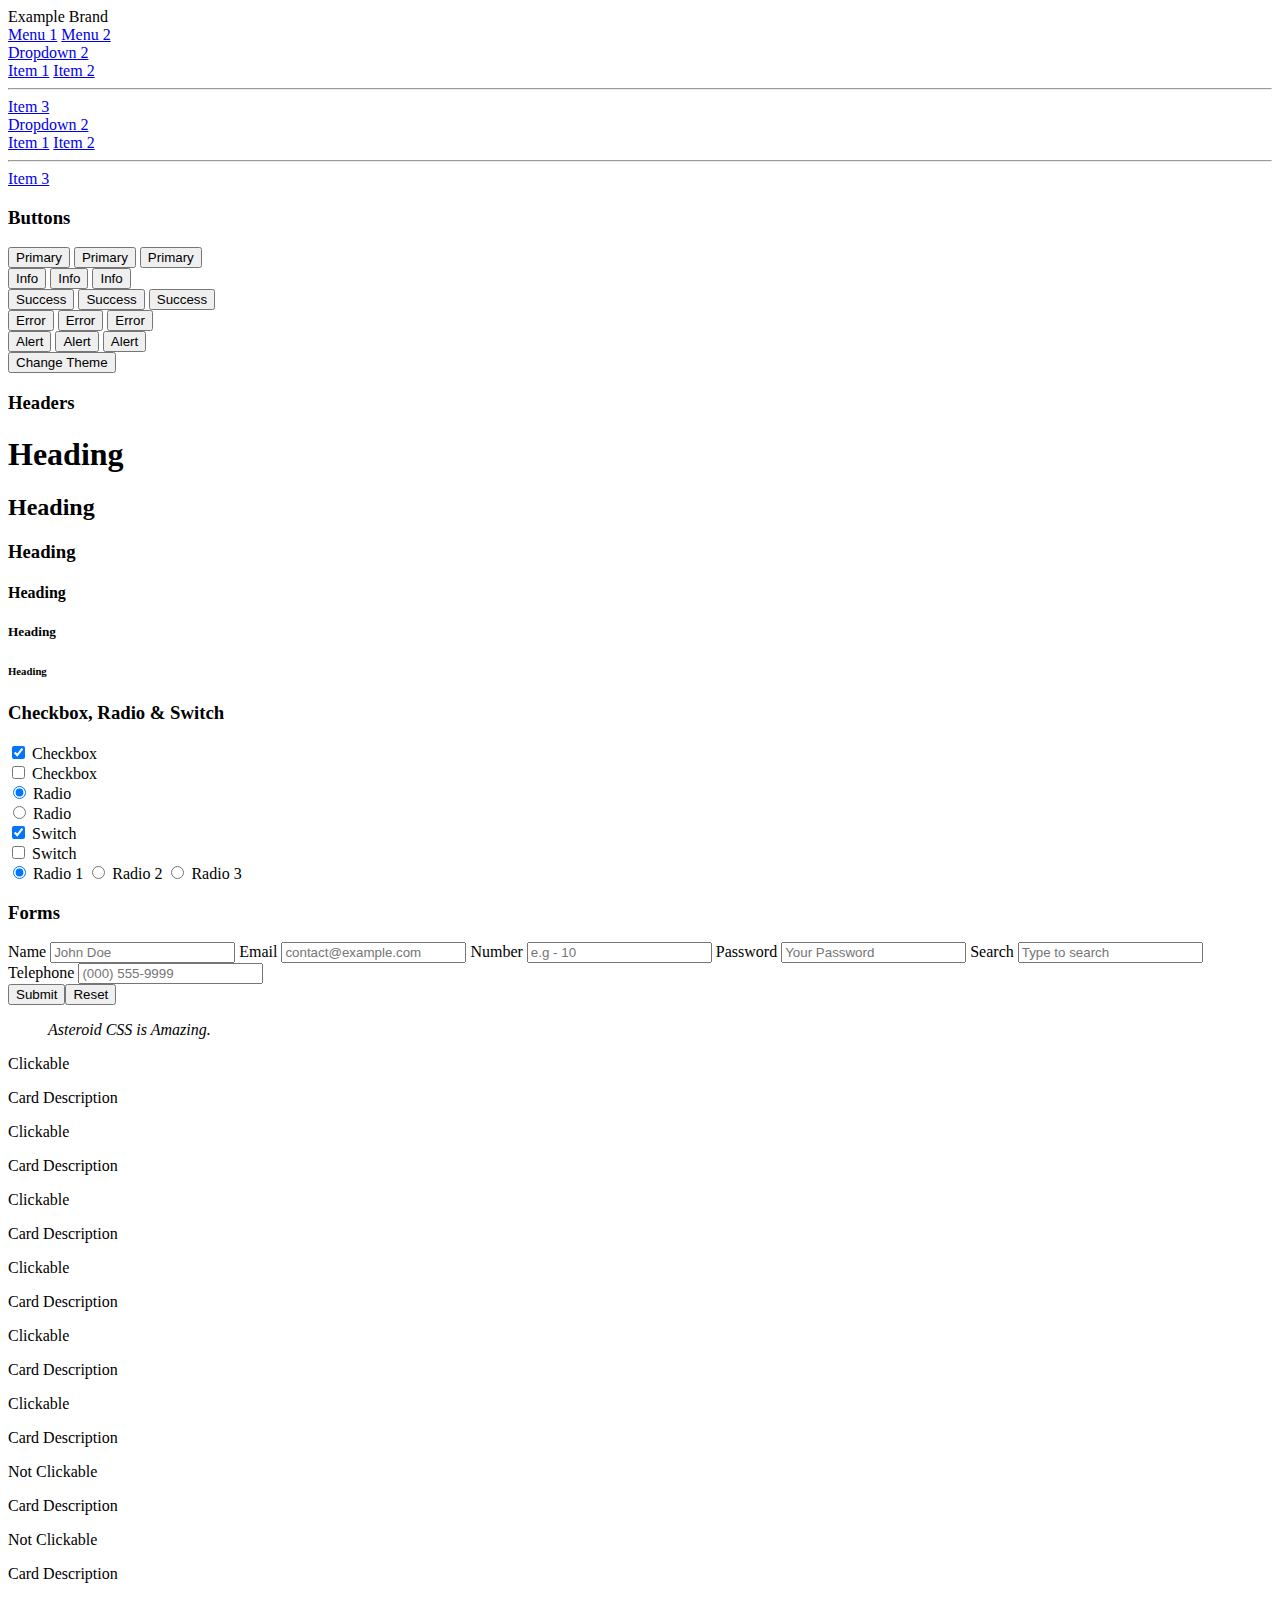
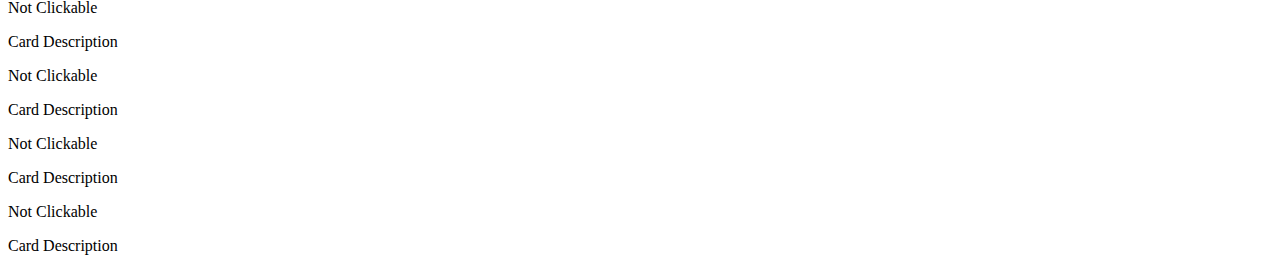
==== commit da06a003: "Update index.html" ====
--- a/docs/index.html
+++ b/docs/index.html
@@ -1,7 +1,7 @@
 <!DOCTYPE html>
 <html>
   <head>
-    <link rel="stylesheet" type="text/css" href="/src/Asteroid.css">
+    <link rel="stylesheet" type="text/css" href="src/Asteroid.css">
   </head>
   <body>
     <nav class="navbar full-min">
